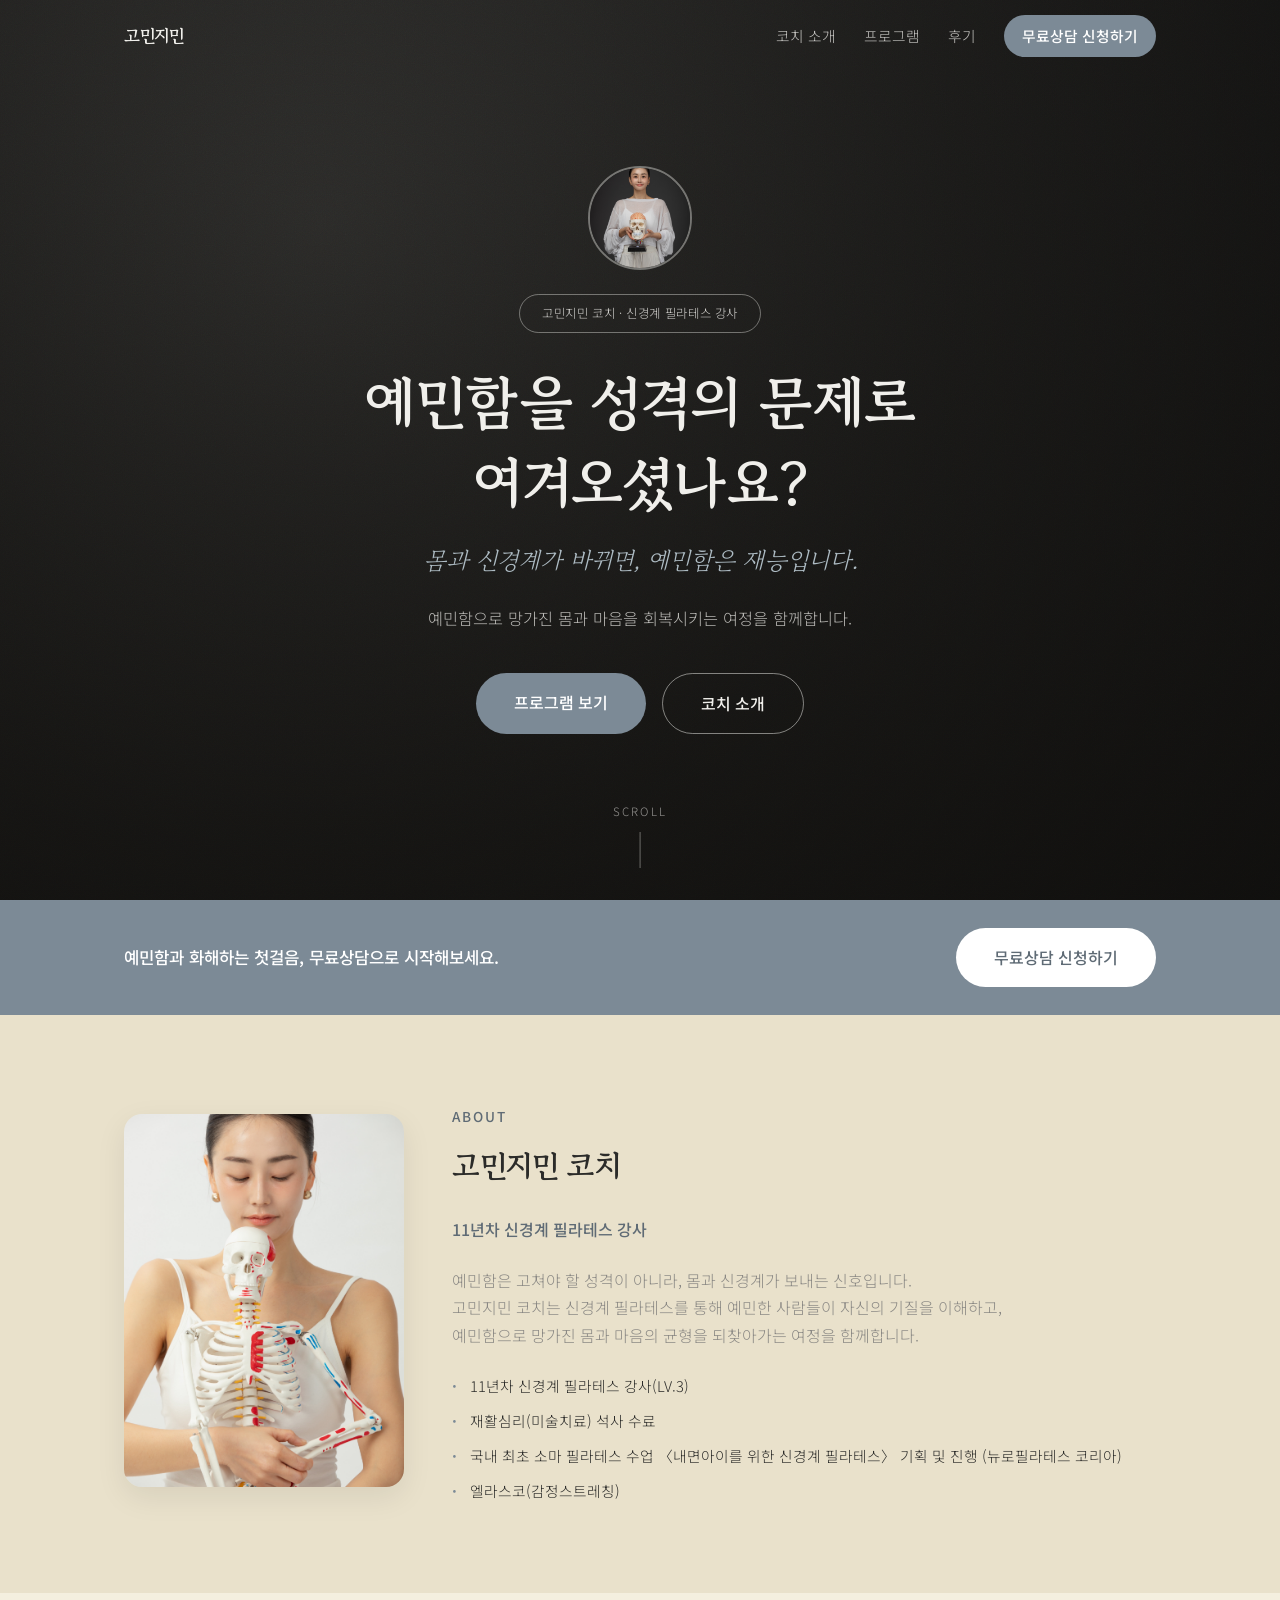
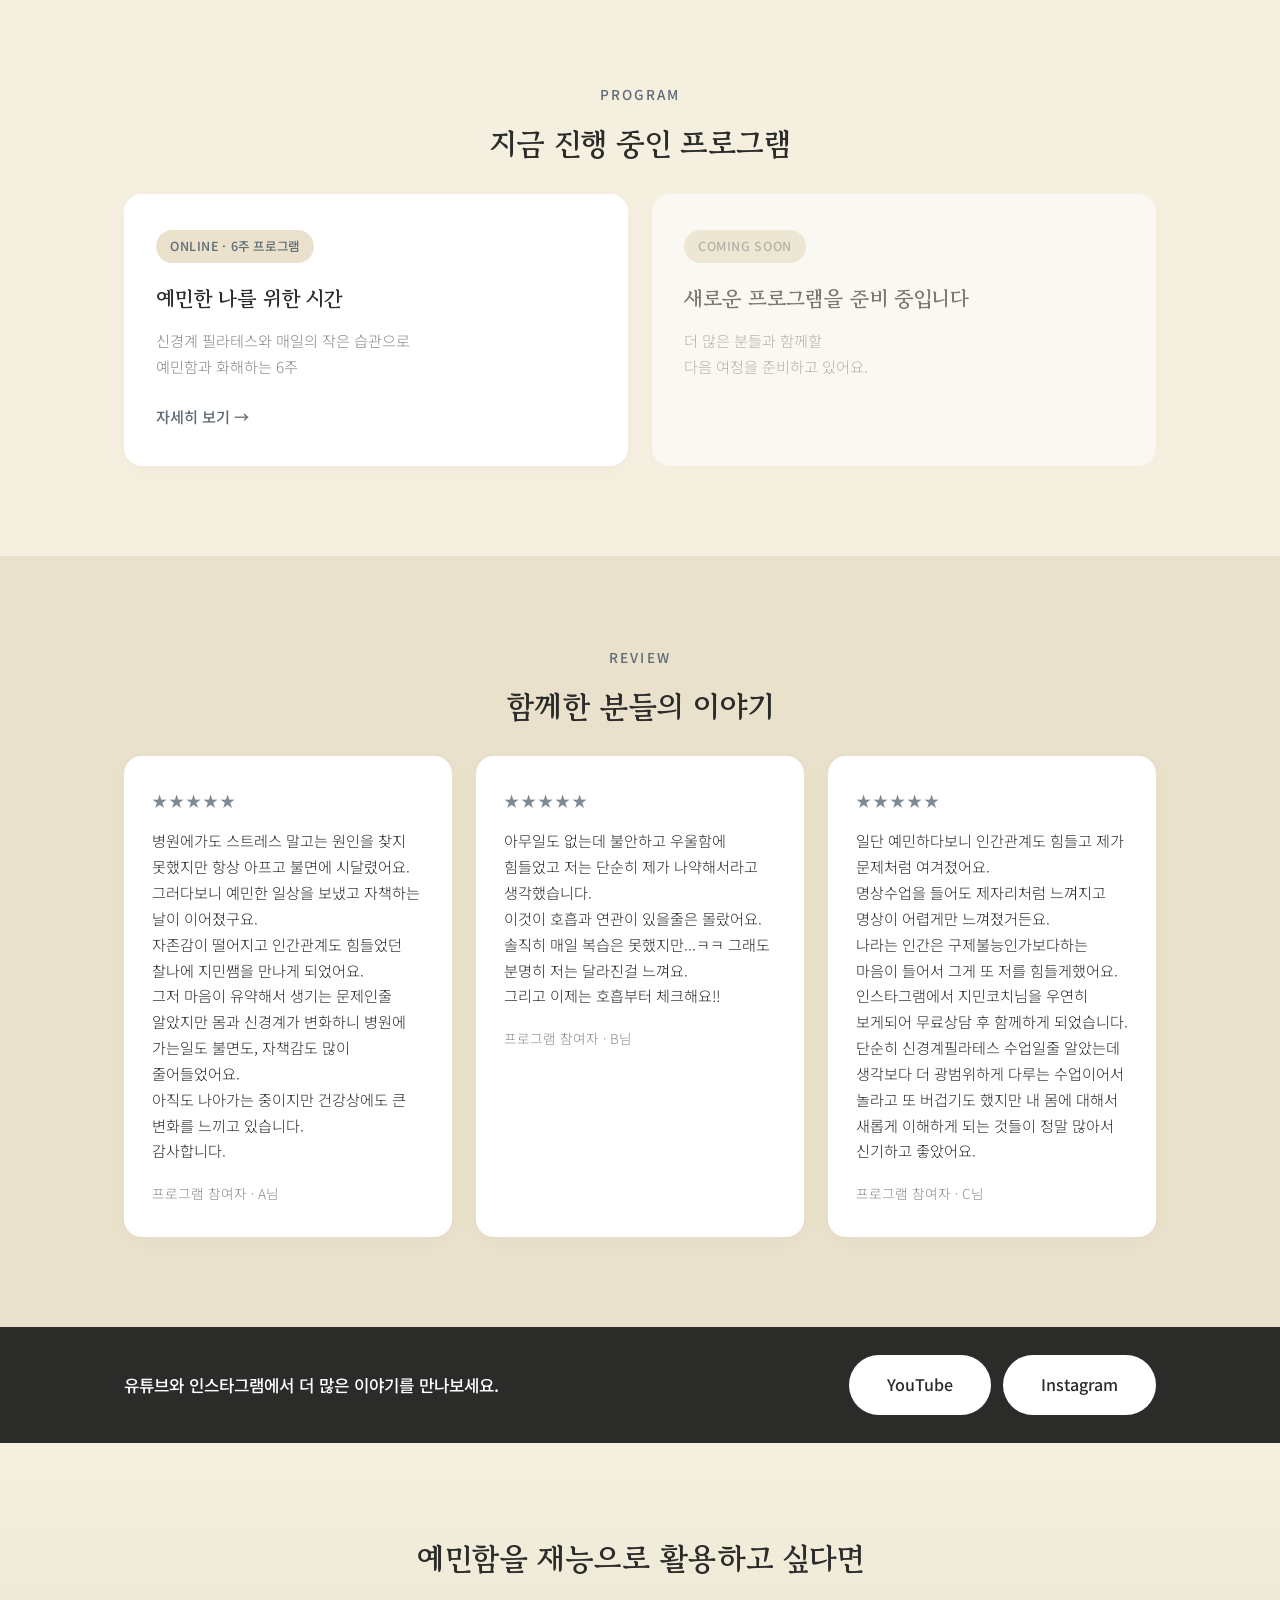
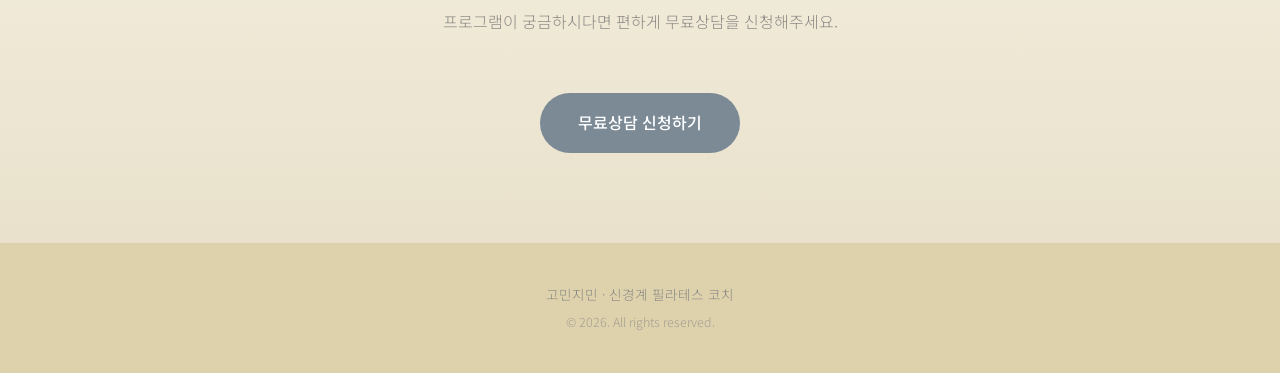
==== index.html @ d0cdda0f "Initial commit: 고민지민 코치 홈페이지" ====
<!DOCTYPE html>
<html lang="ko">
<head>
  <meta charset="UTF-8" />
  <meta name="viewport" content="width=device-width, initial-scale=1.0" />
  <title>고민지민 코치 | 신경계 필라테스</title>
  <link rel="preconnect" href="https://fonts.googleapis.com">
  <link rel="preconnect" href="https://fonts.gstatic.com" crossorigin>
  <link href="https://fonts.googleapis.com/css2?family=Gowun+Batang:wght@400;700&family=Noto+Sans+KR:wght@300;400;500;700&display=swap" rel="stylesheet">
  <link rel="stylesheet" href="style.css" />
</head>
<body>

  <!-- Header -->
  <header class="header">
    <div class="container header__inner">
      <div class="logo">고민지민</div>
      <nav class="nav">
        <a href="#about">코치 소개</a>
        <a href="#programs">프로그램</a>
        <a href="#review">후기</a>
        <a href="programs/sensitive-time/index.html#apply" class="nav__cta">무료상담 신청하기</a>
      </nav>
    </div>
  </header>

  <!-- Hero -->
  <section class="hero">
    <div class="hero__bg"></div>
    <div class="container hero__inner">
      <img src="assets/images/coach-hero.jpg" alt="고민지민 코치" class="hero__avatar" />
      <p class="hero__badge">고민지민 코치 · 신경계 필라테스 강사</p>
      <h1 class="hero__title">
        예민함을 성격의 문제로<br />
        여겨오셨나요?
      </h1>
      <p class="hero__accent">몸과 신경계가 바뀌면, 예민함은 재능입니다.</p>
      <p class="hero__desc">
        예민함으로 망가진 몸과 마음을<br class="br-mobile" />
        회복시키는 여정을 함께합니다.
      </p>
      <div class="hero__actions">
        <a href="#programs" class="btn btn--primary">프로그램 보기</a>
        <a href="#about" class="btn btn--ghost">코치 소개</a>
      </div>
    </div>
    <div class="hero__scroll">Scroll</div>
  </section>

  <!-- 무료상담 배너 -->
  <section id="cta-banner" class="banner">
    <div class="container banner__inner">
      <p class="banner__text">
        예민함과 화해하는 첫걸음,<br class="br-mobile" />
        무료상담으로 시작해보세요.
      </p>
      <a href="programs/sensitive-time/index.html#apply" class="btn btn--banner">무료상담 신청하기</a>
    </div>
  </section>

  <!-- 코치 소개 -->
  <section id="about" class="section section--alt">
    <div class="container about__inner">
      <div class="about__photo">
        <img src="assets/images/coach-about.jpg" alt="고민지민 코치" />
      </div>
      <div class="about__content">
        <p class="section__label">About</p>
        <h2 class="section__title">고민지민 코치</h2>
        <p class="section__sub section__sub--role"><span class="career-years">11</span>년차 신경계 필라테스 강사</p>
        <p class="section__sub">
          예민함은 고쳐야 할 성격이 아니라, 몸과 신경계가 보내는 신호입니다.<br />
          고민지민 코치는 신경계 필라테스를 통해 예민한 사람들이 자신의 기질을 이해하고,<br />
          예민함으로 망가진 몸과 마음의 균형을 되찾아가는 여정을 함께합니다.
        </p>
        <ul class="about__credentials">
          <li><span class="career-years">11</span>년차 신경계 필라테스 강사(LV.3)</li>
          <li>재활심리(미술치료) 석사 수료</li>
          <li>국내 최초 소마 필라테스 수업 〈내면아이를 위한 신경계 필라테스〉 기획 및 진행 (뉴로필라테스 코리아)</li>
          <li>엘라스코(감정스트레칭)</li>
        </ul>
      </div>
    </div>
  </section>

  <!-- 프로그램 -->
  <section id="programs" class="section">
    <div class="container">
      <p class="section__label">Program</p>
      <h2 class="section__title">지금 진행 중인 프로그램</h2>

      <div class="grid grid--2">
        <a href="programs/sensitive-time/index.html" class="program-card">
          <span class="program-card__badge">ONLINE · 6주 프로그램</span>
          <h3 class="program-card__title">예민한 나를 위한 시간</h3>
          <p class="program-card__desc">
            신경계 필라테스와 매일의 작은 습관으로<br />
            예민함과 화해하는 6주
          </p>
          <span class="program-card__link">자세히 보기 →</span>
        </a>

        <div class="program-card program-card--soon">
          <span class="program-card__badge program-card__badge--soon">COMING SOON</span>
          <h3 class="program-card__title">새로운 프로그램을 준비 중입니다</h3>
          <p class="program-card__desc">
            더 많은 분들과 함께할<br />
            다음 여정을 준비하고 있어요.
          </p>
        </div>
      </div>
    </div>
  </section>

  <!-- 후기 -->
  <section id="review" class="section section--alt">
    <div class="container">
      <p class="section__label">Review</p>
      <h2 class="section__title">함께한 분들의 이야기</h2>

      <div class="grid grid--3">
        <div class="review-card">
          <div class="review-card__stars">★★★★★</div>
          <p class="review-card__text">
            병원에가도 스트레스 말고는 원인을 찾지 못했지만 항상 아프고 불면에 시달렸어요.<br />
            그러다보니 예민한 일상을 보냈고 자책하는 날이 이어졌구요.<br />
            자존감이 떨어지고 인간관계도 힘들었던 찰나에 지민쌤을 만나게 되었어요.<br />
            그저 마음이 유약해서 생기는 문제인줄 알았지만 몸과 신경계가 변화하니 병원에 가는일도 불면도, 자책감도 많이 줄어들었어요.<br />
            아직도 나아가는 중이지만 건강상에도 큰 변화를 느끼고 있습니다.<br />
            감사합니다.
          </p>
          <p class="review-card__author">프로그램 참여자 · A님</p>
        </div>
        <div class="review-card">
          <div class="review-card__stars">★★★★★</div>
          <p class="review-card__text">
            아무일도 없는데 불안하고 우울함에 힘들었고 저는 단순히 제가 나약해서라고 생각했습니다.<br />
            이것이 호흡과 연관이 있을줄은 몰랐어요.<br />
            솔직히 매일 복습은 못했지만...ㅋㅋ 그래도 분명히 저는 달라진걸 느껴요.<br />
            그리고 이제는 호흡부터 체크해요!!
          </p>
          <p class="review-card__author">프로그램 참여자 · B님</p>
        </div>
        <div class="review-card">
          <div class="review-card__stars">★★★★★</div>
          <p class="review-card__text">
            일단 예민하다보니 인간관계도 힘들고 제가 문제처럼 여겨졌어요.<br />
            명상수업을 들어도 제자리처럼 느껴지고 명상이 어렵게만 느껴졌거든요.<br />
            나라는 인간은 구제불능인가보다하는 마음이 들어서 그게 또 저를 힘들게했어요.<br />
            인스타그램에서 지민코치님을 우연히 보게되어 무료상담 후 함께하게 되었습니다.<br />
            단순히 신경계필라테스 수업일줄 알았는데 생각보다 더 광범위하게 다루는 수업이어서 놀라고 또 버겁기도 했지만 내 몸에 대해서 새롭게 이해하게 되는 것들이 정말 많아서 신기하고 좋았어요.
          </p>
          <p class="review-card__author">프로그램 참여자 · C님</p>
        </div>
      </div>
    </div>
  </section>

  <!-- 소셜 배너 -->
  <section id="social-banner" class="banner banner--social">
    <div class="container banner__inner">
      <p class="banner__text">
        유튜브와 인스타그램에서<br class="br-mobile" />
        더 많은 이야기를 만나보세요.
      </p>
      <div class="banner__links">
        <a href="https://youtube.com/@gomin_jimin" target="_blank" rel="noopener" class="btn btn--banner">YouTube</a>
        <a href="https://www.instagram.com/gominjimin" target="_blank" rel="noopener" class="btn btn--banner">Instagram</a>
      </div>
    </div>
  </section>

  <!-- 문의 -->
  <section id="contact" class="section section--cta">
    <div class="container cta__inner">
      <h2 class="section__title section__title--center">
        예민함을 재능으로<br class="br-mobile" /> 활용하고 싶다면
      </h2>
      <p class="section__sub">
        프로그램이 궁금하시다면<br class="br-mobile" />
        편하게 무료상담을 신청해주세요.
      </p>
      <a href="programs/sensitive-time/index.html#apply" class="btn btn--primary">무료상담 신청하기</a>
    </div>
  </section>

  <footer class="footer">
    <div class="container">
      <p>고민지민 · 신경계 필라테스 코치</p>
      <p class="footer__sub">© 2026. All rights reserved.</p>
    </div>
  </footer>

  <script src="script.js"></script>
</body>
</html>
---- style.css ----
:root {
  --color-bg: #f4efdf;
  --color-bg-alt: #e9e1cb;
  --color-primary: #7c8a96;
  --color-primary-dark: #5f6b75;
  --color-text: #2b2b29;
  --color-text-light: #8a8884;
  --color-card-bg: #ffffff;
  --radius: 18px;
  --max-width: 1080px;
}

* {
  margin: 0;
  padding: 0;
  box-sizing: border-box;
}

html {
  scroll-behavior: smooth;
}

body {
  font-family: 'Noto Sans KR', sans-serif;
  color: var(--color-text);
  background-color: var(--color-bg);
  line-height: 1.7;
  font-weight: 300;
  word-break: keep-all;
}

h1, h2, h3 {
  font-family: 'Gowun Batang', serif;
  font-weight: 700;
  color: var(--color-text);
}

.container {
  max-width: var(--max-width);
  margin: 0 auto;
  padding: 0 24px;
}

a {
  text-decoration: none;
  color: inherit;
}

/* Header */
.header {
  position: fixed;
  top: 0;
  left: 0;
  right: 0;
  z-index: 100;
  background-color: transparent;
  border-bottom: 1px solid transparent;
  transition: background-color 0.3s ease, border-color 0.3s ease;
}

.header--scrolled {
  background-color: rgba(244, 239, 223, 0.9);
  backdrop-filter: blur(8px);
  border-bottom: 1px solid rgba(0, 0, 0, 0.05);
}

.header__inner {
  display: flex;
  justify-content: space-between;
  align-items: center;
  height: 72px;
}

.logo {
  font-family: 'Gowun Batang', serif;
  font-size: 1.1rem;
  font-weight: 700;
  letter-spacing: -0.02em;
  color: #f0efeb;
  transition: color 0.3s ease;
}

.header--scrolled .logo {
  color: var(--color-text);
}

.nav {
  display: flex;
  align-items: center;
  gap: 28px;
  font-size: 0.92rem;
  color: rgba(240, 239, 235, 0.8);
  transition: color 0.3s ease;
}

.header--scrolled .nav {
  color: var(--color-text-light);
}

.nav a:hover {
  color: var(--color-primary-dark);
}

.nav__cta {
  background-color: var(--color-primary);
  color: #fff !important;
  padding: 8px 18px;
  border-radius: 999px;
  font-weight: 500;
}

.nav__cta:hover {
  background-color: var(--color-primary-dark);
}

/* Hero */
.hero {
  position: relative;
  min-height: 100vh;
  display: flex;
  flex-direction: column;
  justify-content: center;
  align-items: center;
  text-align: center;
  color: #f0efeb;
  overflow: hidden;
  padding: 0 24px;
}

.hero__bg {
  position: absolute;
  inset: 0;
  z-index: -2;
  background:
    linear-gradient(180deg, rgba(15, 14, 12, 0.45) 0%, rgba(15, 14, 12, 0.78) 100%),
    radial-gradient(circle at 25% 25%, #4a4a48 0%, #262625 55%, #121212 100%);
}

.hero__bg::after {
  content: '';
  position: absolute;
  inset: 0;
  z-index: -1;
  opacity: 0.2;
  mix-blend-mode: overlay;
  background-image: url("data:image/svg+xml,%3Csvg xmlns='http://www.w3.org/2000/svg' width='200' height='200'%3E%3Cfilter id='n'%3E%3CfeTurbulence type='fractalNoise' baseFrequency='0.9' numOctaves='3' stitchTiles='stitch'/%3E%3C/filter%3E%3Crect width='100%25' height='100%25' filter='url(%23n)'/%3E%3C/svg%3E");
}

.hero__inner {
  position: relative;
  z-index: 1;
  display: flex;
  flex-direction: column;
  align-items: center;
}

.hero__avatar {
  width: 104px;
  height: 104px;
  border-radius: 50%;
  object-fit: cover;
  border: 2px solid rgba(240, 239, 235, 0.4);
  margin-bottom: 24px;
}

.hero__badge {
  display: inline-block;
  border: 1px solid rgba(240, 239, 235, 0.4);
  border-radius: 999px;
  padding: 8px 22px;
  font-size: 0.78rem;
  letter-spacing: 0.05em;
  color: rgba(240, 239, 235, 0.85);
  margin-bottom: 28px;
}

.hero__title {
  font-size: clamp(2.2rem, 5.5vw, 3.6rem);
  line-height: 1.4;
  margin-bottom: 18px;
  letter-spacing: -0.01em;
  color: #f0efeb;
}

.hero__accent {
  font-family: 'Gowun Batang', serif;
  font-style: italic;
  font-size: clamp(1.1rem, 2.4vw, 1.5rem);
  color: #aebcc4;
  margin-bottom: 24px;
}

.hero__desc {
  font-size: 1.02rem;
  color: rgba(240, 239, 235, 0.75);
  margin-bottom: 40px;
  max-width: 560px;
}

.hero__actions {
  display: flex;
  gap: 16px;
  flex-wrap: wrap;
  justify-content: center;
}

.hero__scroll {
  position: absolute;
  bottom: 32px;
  left: 50%;
  transform: translateX(-50%);
  font-size: 0.72rem;
  letter-spacing: 0.2em;
  text-transform: uppercase;
  color: rgba(240, 239, 235, 0.6);
  display: flex;
  flex-direction: column;
  align-items: center;
  gap: 10px;
  z-index: 1;
}

.hero__scroll::after {
  content: '';
  display: block;
  width: 1px;
  height: 36px;
  background: rgba(240, 239, 235, 0.4);
  animation: scrollLine 2s ease-in-out infinite;
}

@keyframes scrollLine {
  0%, 100% { transform: scaleY(1); opacity: 0.6; }
  50% { transform: scaleY(0.4); opacity: 1; }
}

/* CTA Banner */
.banner {
  background-color: var(--color-primary);
  padding: 28px 0;
}

.banner__inner {
  display: flex;
  align-items: center;
  justify-content: space-between;
  flex-wrap: wrap;
  gap: 18px;
}

.banner__text {
  color: #fff;
  font-size: 1.05rem;
  font-weight: 500;
}

.btn--banner {
  background-color: #fff;
  color: var(--color-primary-dark);
  white-space: nowrap;
}

.banner--social {
  background-color: #2b2b29;
}

.banner__links {
  display: flex;
  gap: 12px;
  flex-wrap: wrap;
}

.banner--social .btn--banner {
  color: #2b2b29;
}

.btn--banner:hover {
  background-color: #f0efeb;
  transform: translateY(-2px);
}

/* Buttons */
.btn {
  display: inline-block;
  padding: 16px 38px;
  border-radius: 999px;
  font-size: 1rem;
  font-weight: 500;
  transition: all 0.2s ease;
}

.btn--primary {
  background-color: var(--color-primary);
  color: #fff;
  border: none;
  cursor: pointer;
}

.btn--primary:hover {
  background-color: var(--color-primary-dark);
  transform: translateY(-2px);
}

.btn--ghost {
  border: 1px solid rgba(240, 239, 235, 0.5);
  color: #f0efeb;
  background-color: transparent;
}

.btn--ghost:hover {
  background-color: rgba(240, 239, 235, 0.1);
  transform: translateY(-2px);
}

/* Sections */
.section {
  padding: 90px 0;
}

.section--alt {
  background-color: var(--color-bg-alt);
}

.section__label {
  text-align: center;
  color: var(--color-primary-dark);
  font-size: 0.85rem;
  font-weight: 500;
  letter-spacing: 0.15em;
  text-transform: uppercase;
  margin-bottom: 12px;
}

.section__title {
  text-align: center;
  font-size: 1.9rem;
  margin-bottom: 24px;
}

.section__title--center {
  margin-bottom: 24px;
}

.section__sub {
  text-align: center;
  color: var(--color-text-light);
  font-size: 1rem;
  max-width: 640px;
  margin: 0 auto 50px;
}

.section__sub--role {
  margin-bottom: 16px;
  color: var(--color-primary-dark);
  font-weight: 500;
}

/* About */
.about__inner {
  display: flex;
  align-items: center;
  gap: 48px;
}

.about__photo {
  flex: 0 0 280px;
}

.about__photo img {
  width: 100%;
  aspect-ratio: 3 / 4;
  object-fit: cover;
  border-radius: var(--radius);
  box-shadow: 0 10px 30px rgba(0, 0, 0, 0.08);
}

.about__content {
  flex: 1;
}

.about__content .section__label,
.about__content .section__title,
.about__content .section__sub--role {
  text-align: left;
}

.about__content .section__sub {
  text-align: left;
  max-width: none;
  margin: 0 0 24px;
}

.about__credentials {
  list-style: none;
  display: flex;
  flex-direction: column;
  gap: 10px;
}

.about__credentials li {
  position: relative;
  padding-left: 18px;
  font-size: 0.92rem;
  color: var(--color-text);
}

.about__credentials li::before {
  content: '·';
  position: absolute;
  left: 0;
  color: var(--color-primary);
  font-weight: 700;
}

/* Grid */
.grid {
  display: grid;
  gap: 24px;
}

.grid--3 {
  grid-template-columns: repeat(3, 1fr);
}

.grid--2 {
  grid-template-columns: repeat(2, 1fr);
}

/* Program cards */
.program-card {
  display: flex;
  flex-direction: column;
  background-color: var(--color-card-bg);
  border-radius: var(--radius);
  padding: 36px 32px;
  box-shadow: 0 4px 20px rgba(0, 0, 0, 0.03);
  transition: transform 0.2s ease, box-shadow 0.2s ease;
}

.program-card:not(.program-card--soon):hover {
  transform: translateY(-4px);
  box-shadow: 0 10px 28px rgba(0, 0, 0, 0.07);
}

.program-card__badge {
  display: inline-block;
  align-self: flex-start;
  background-color: var(--color-bg-alt);
  color: var(--color-primary-dark);
  font-size: 0.78rem;
  font-weight: 500;
  letter-spacing: 0.05em;
  padding: 6px 14px;
  border-radius: 999px;
  margin-bottom: 18px;
}

.program-card__title {
  font-size: 1.3rem;
  margin-bottom: 12px;
}

.program-card__desc {
  color: var(--color-text-light);
  font-size: 0.95rem;
  margin-bottom: 24px;
  flex-grow: 1;
}

.program-card__link {
  color: var(--color-primary-dark);
  font-weight: 500;
  font-size: 0.95rem;
}

.program-card--soon {
  opacity: 0.6;
  cursor: default;
}

.program-card__badge--soon {
  background-color: #e9e1cb;
  color: var(--color-text-light);
}

/* Review cards */
.review-card {
  background-color: var(--color-card-bg);
  border-radius: var(--radius);
  padding: 32px 28px;
  box-shadow: 0 4px 20px rgba(0, 0, 0, 0.03);
}

.review-card__stars {
  color: var(--color-primary);
  font-size: 0.95rem;
  margin-bottom: 14px;
  letter-spacing: 2px;
}

.review-card__text {
  font-size: 0.95rem;
  margin-bottom: 18px;
  color: var(--color-text);
}

.review-card__author {
  font-size: 0.85rem;
  color: var(--color-text-light);
}

/* CTA */
.section--cta {
  background: linear-gradient(180deg, var(--color-bg) 0%, var(--color-bg-alt) 100%);
  text-align: center;
}

.cta__inner {
  text-align: center;
}

.cta__inner .btn {
  margin-top: 8px;
}

/* Footer */
.footer {
  background-color: #ded2ad;
  padding: 40px 0;
  text-align: center;
  color: var(--color-text-light);
  font-size: 0.85rem;
}

.footer__sub {
  margin-top: 6px;
  font-size: 0.78rem;
  opacity: 0.7;
}

/* Responsive */
.br-mobile {
  display: none;
}

@media (max-width: 768px) {
  .nav {
    gap: 14px;
    font-size: 0.82rem;
  }

  .hero {
    padding: 70px 0 60px;
  }

  .hero__title {
    font-size: 1.9rem;
  }

  .section {
    padding: 60px 0;
  }

  .grid--3,
  .grid--2 {
    grid-template-columns: 1fr;
  }

  .banner__inner {
    flex-direction: column;
    align-items: center;
    text-align: center;
  }

  .banner__links {
    justify-content: center;
  }

  .about__inner {
    flex-direction: column;
    text-align: center;
  }

  .about__photo {
    flex: none;
    width: 220px;
  }

  .about__content .section__label,
  .about__content .section__title,
  .about__content .section__sub,
  .about__content .section__sub--role {
    text-align: center;
  }

  .about__credentials {
    margin: 0 auto;
    max-width: 300px;
  }

  .br-mobile {
    display: inline;
  }
}

@media (max-width: 480px) {
  .nav a:not(.nav__cta) {
    display: none;
  }
}
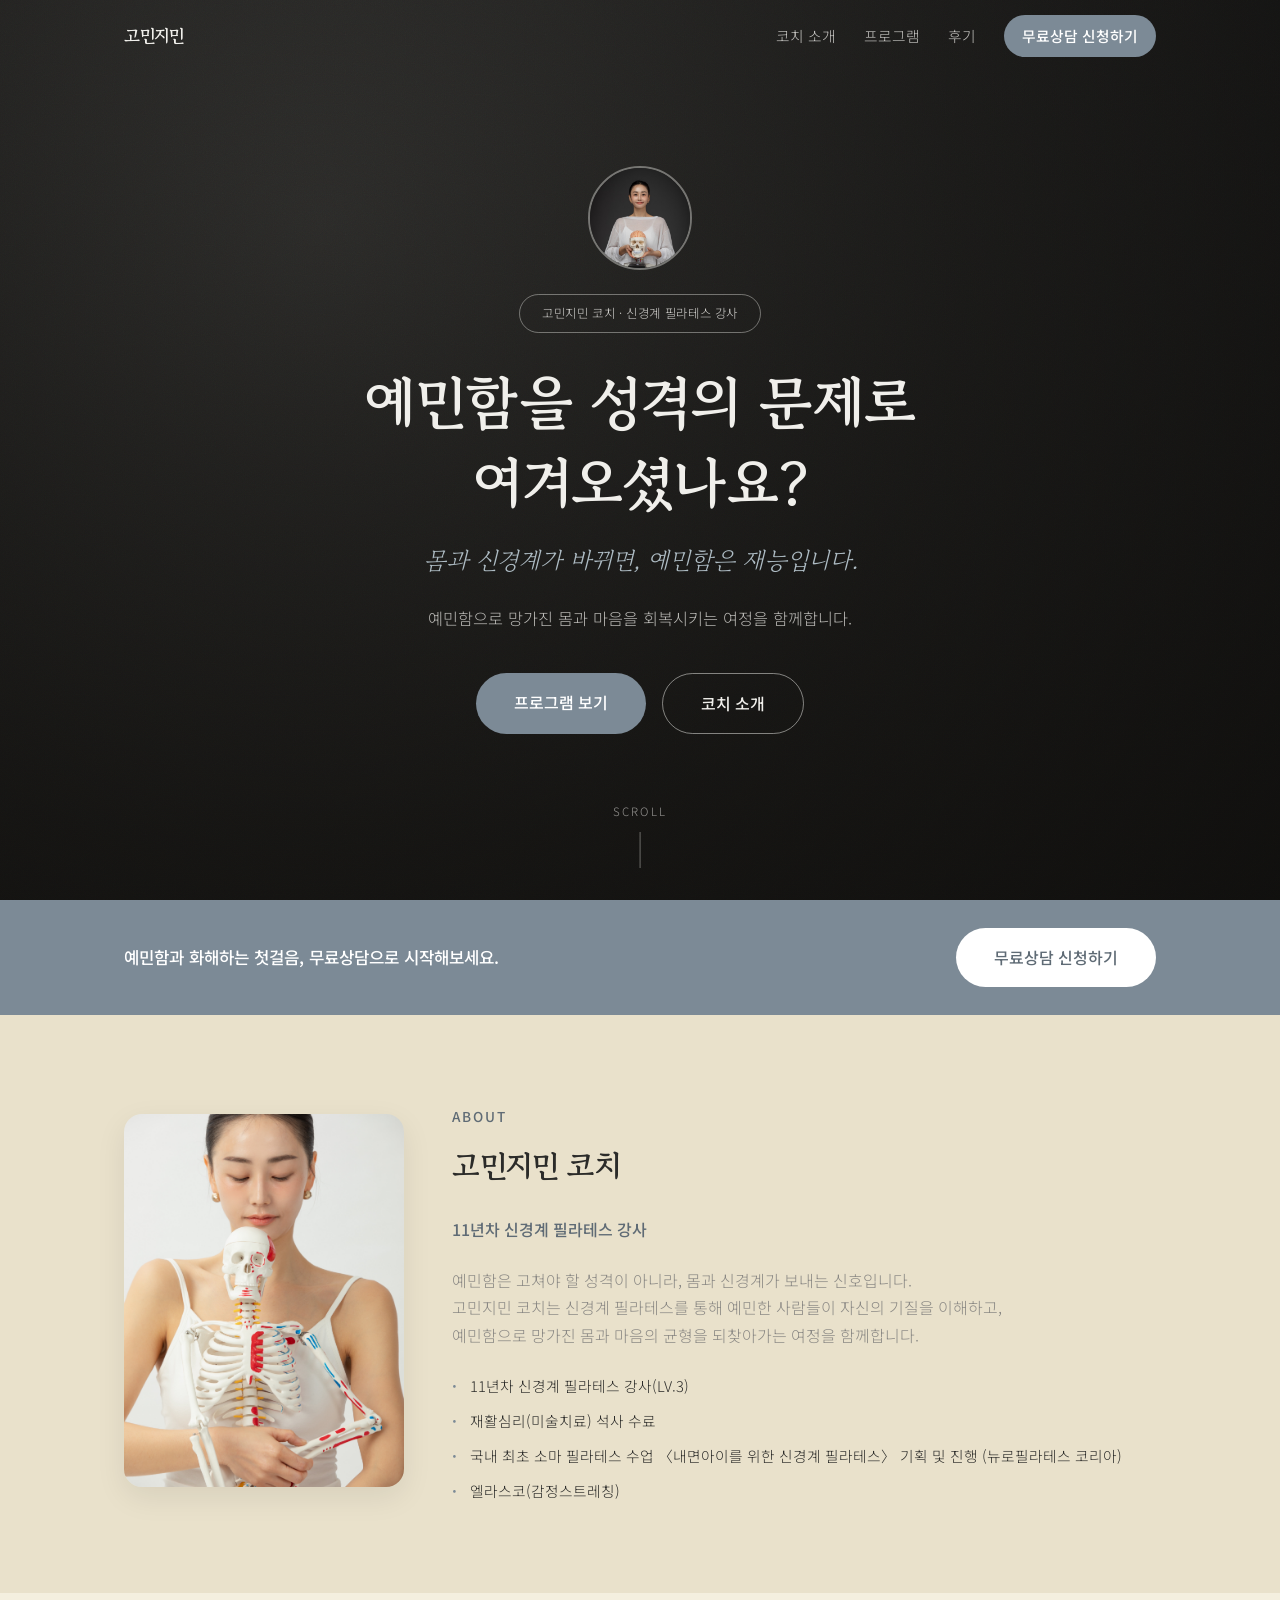
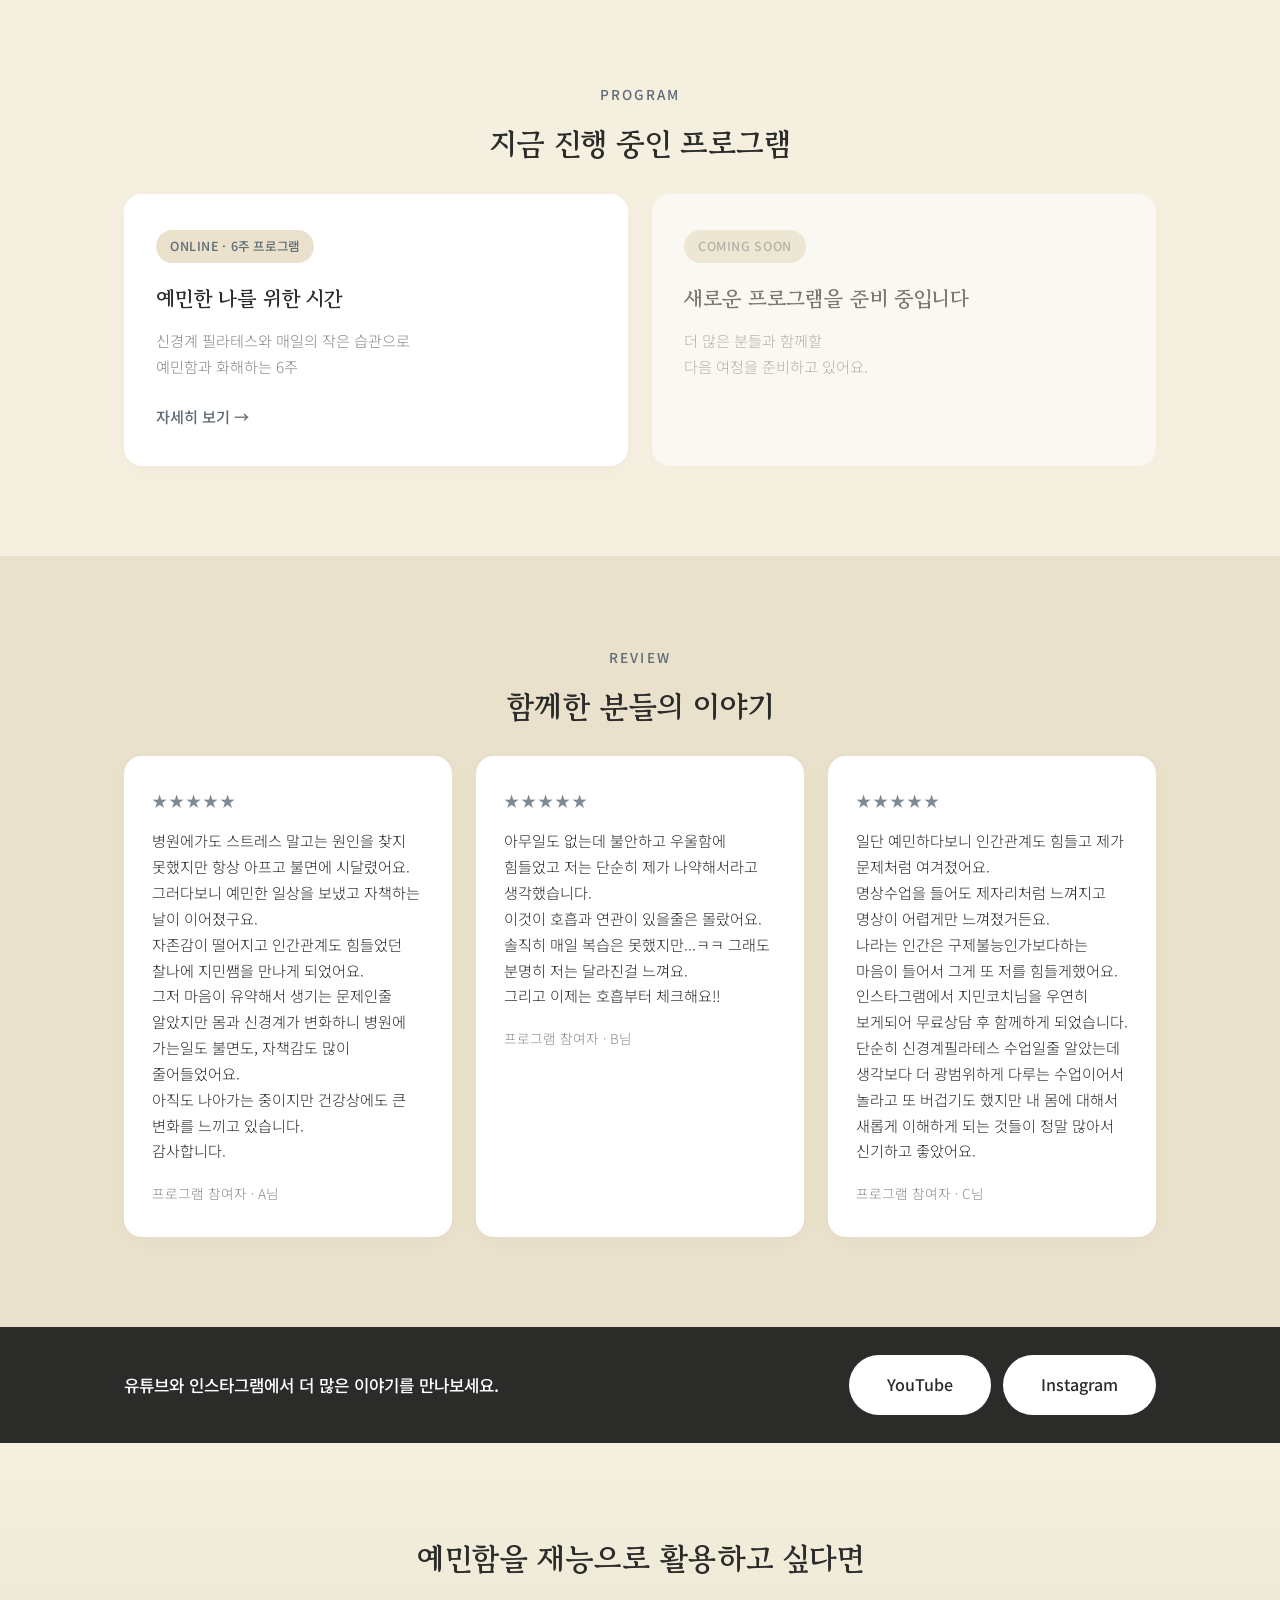
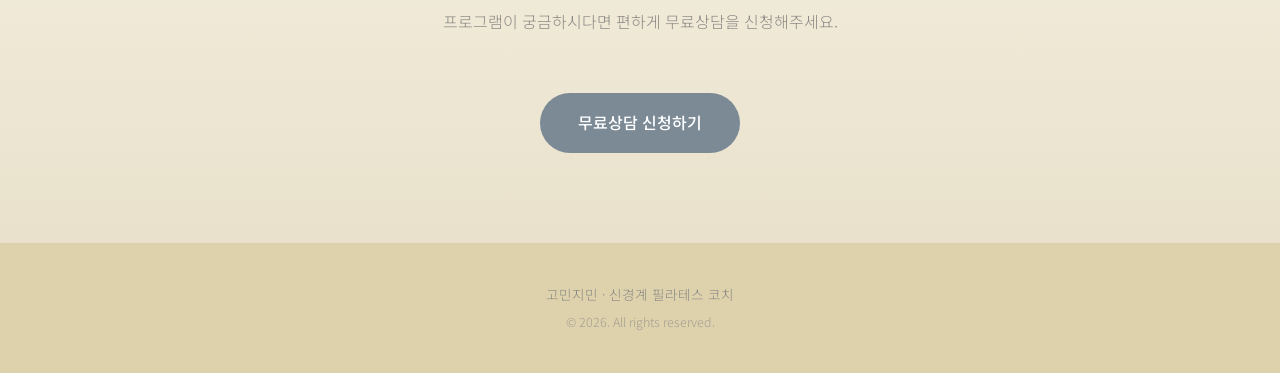
==== commit 5a122378: "프로필 사진 얼굴+뇌모형 크롭 적용" ====
--- a/index.html
+++ b/index.html
@@ -28,7 +28,9 @@
   <section class="hero">
     <div class="hero__bg"></div>
     <div class="container hero__inner">
-      <img src="assets/images/coach-hero.jpg" alt="고민지민 코치" class="hero__avatar" />
+      <div class="hero__avatar-wrap">
+        <img src="assets/images/coach-hero-avatar.jpg" alt="고민지민 코치" class="hero__avatar" />
+      </div>
       <p class="hero__badge">고민지민 코치 · 신경계 필라테스 강사</p>
       <h1 class="hero__title">
         예민함을 성격의 문제로<br />
--- a/style.css
+++ b/style.css
@@ -154,13 +154,19 @@
   align-items: center;
 }
 
-.hero__avatar {
+.hero__avatar-wrap {
   width: 104px;
   height: 104px;
   border-radius: 50%;
-  object-fit: cover;
+  overflow: hidden;
   border: 2px solid rgba(240, 239, 235, 0.4);
   margin-bottom: 24px;
+}
+
+.hero__avatar {
+  width: 100%;
+  height: 100%;
+  object-fit: cover;
 }
 
 .hero__badge {
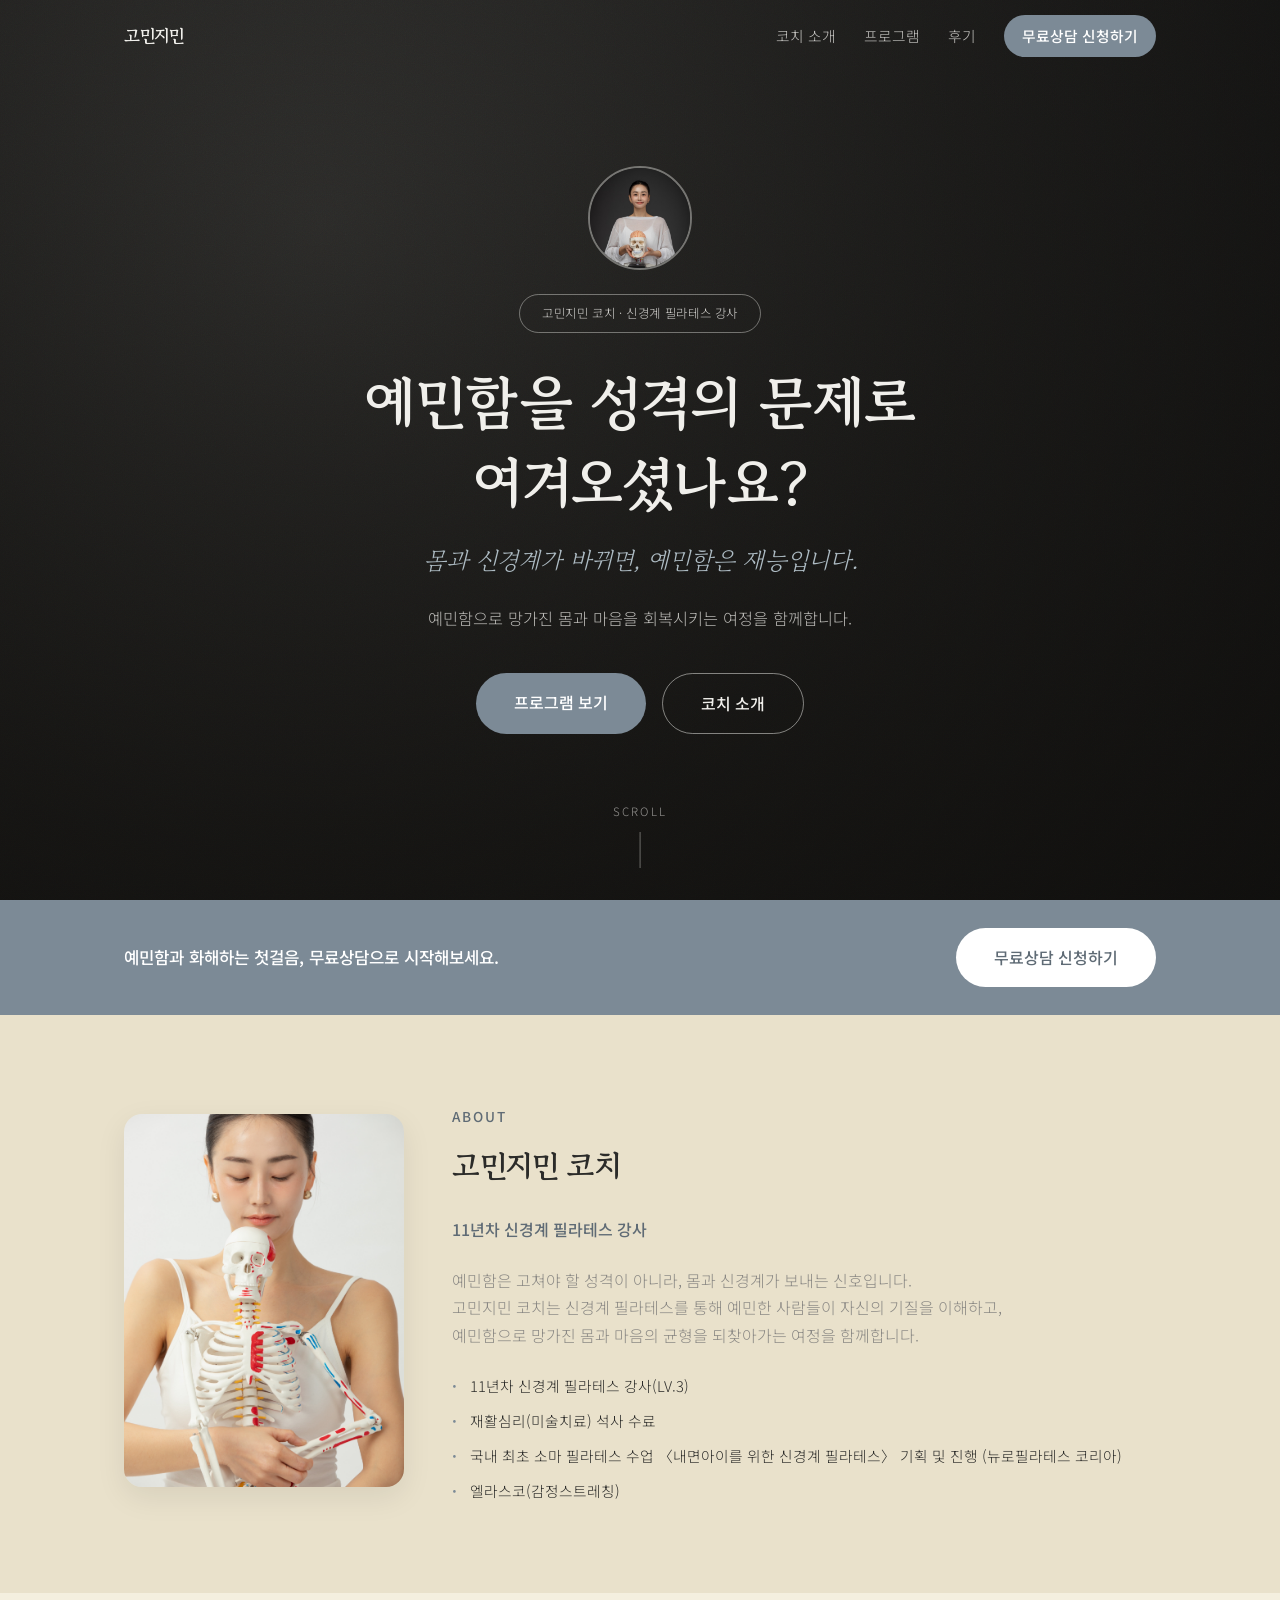
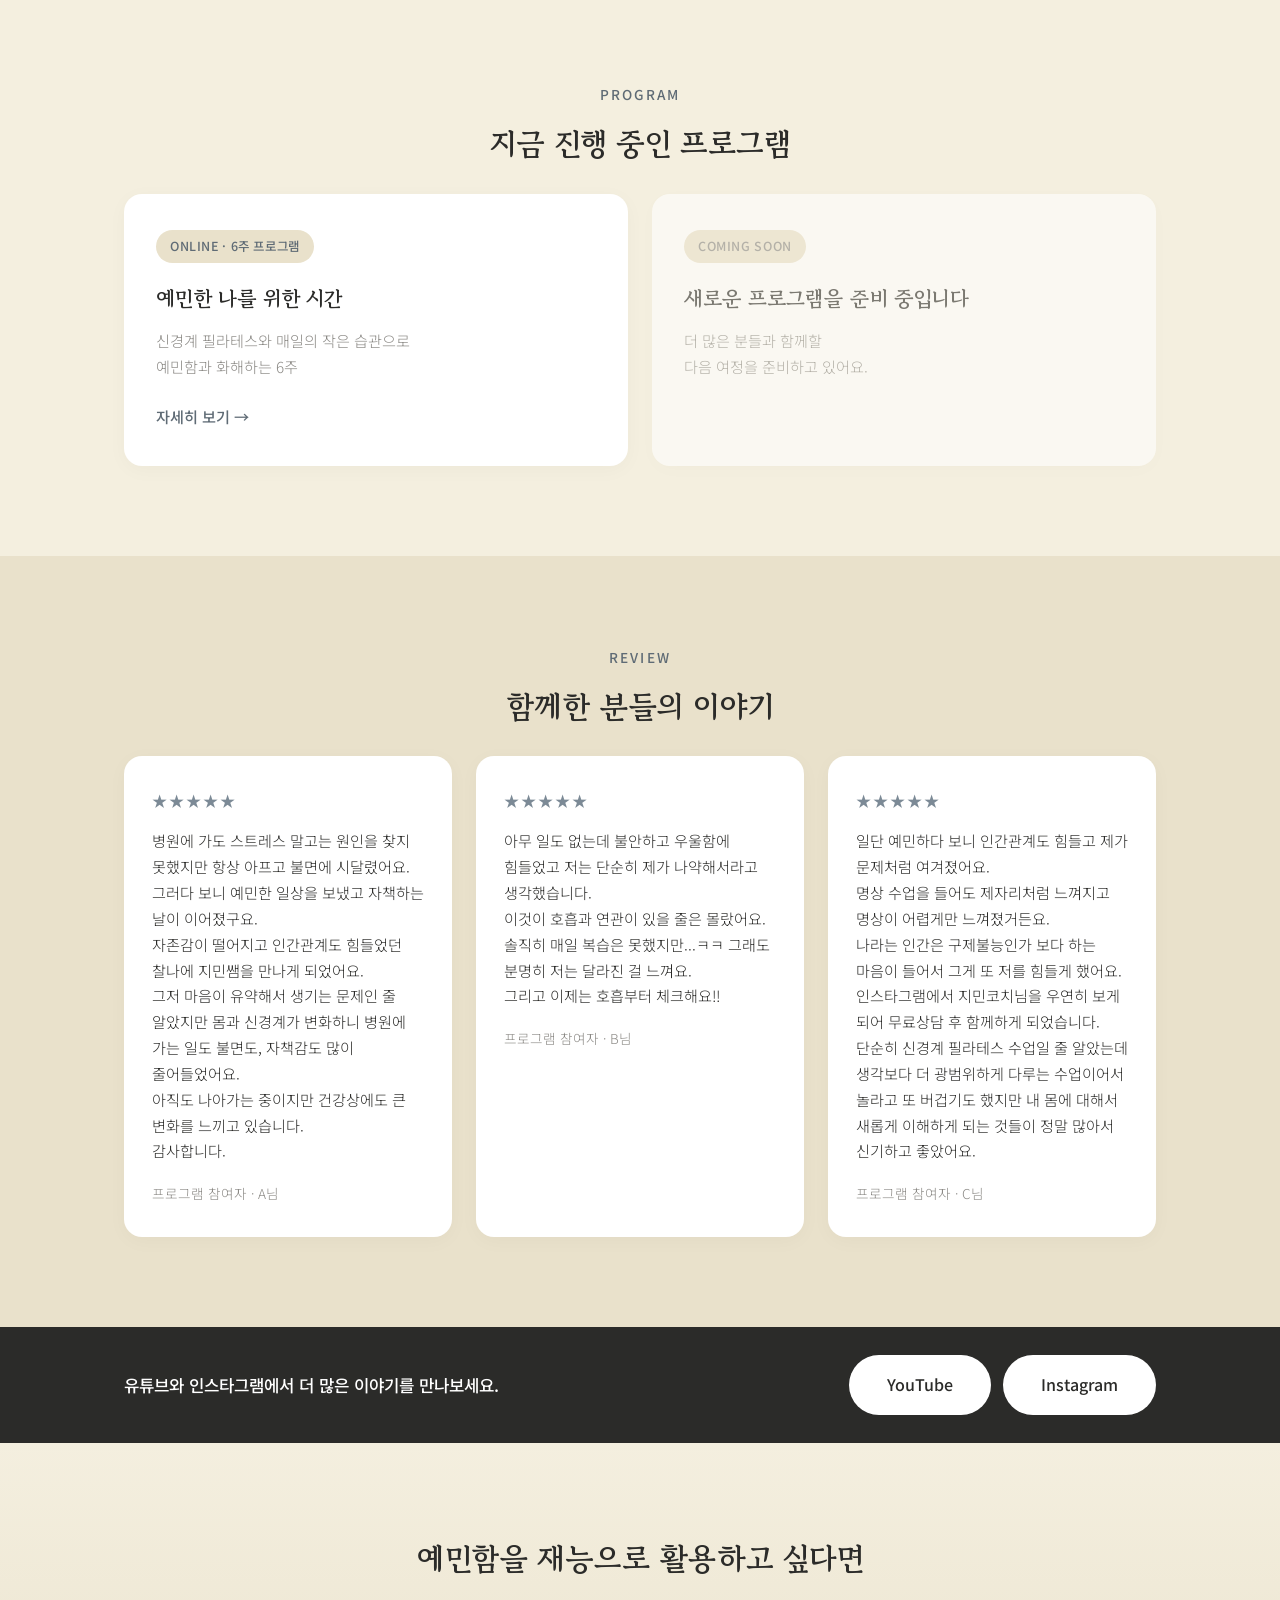
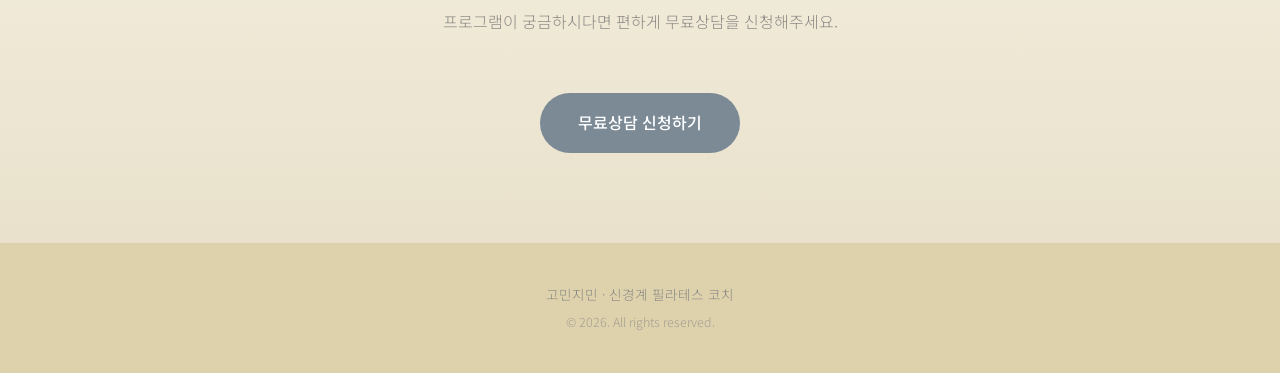
==== commit ab6c9855: "후기 맞춤법 수정 및 프로그램 상세페이지에 후기 섹션 추가" ====
--- a/index.html
+++ b/index.html
@@ -124,10 +124,10 @@
         <div class="review-card">
           <div class="review-card__stars">★★★★★</div>
           <p class="review-card__text">
-            병원에가도 스트레스 말고는 원인을 찾지 못했지만 항상 아프고 불면에 시달렸어요.<br />
-            그러다보니 예민한 일상을 보냈고 자책하는 날이 이어졌구요.<br />
+            병원에 가도 스트레스 말고는 원인을 찾지 못했지만 항상 아프고 불면에 시달렸어요.<br />
+            그러다 보니 예민한 일상을 보냈고 자책하는 날이 이어졌구요.<br />
             자존감이 떨어지고 인간관계도 힘들었던 찰나에 지민쌤을 만나게 되었어요.<br />
-            그저 마음이 유약해서 생기는 문제인줄 알았지만 몸과 신경계가 변화하니 병원에 가는일도 불면도, 자책감도 많이 줄어들었어요.<br />
+            그저 마음이 유약해서 생기는 문제인 줄 알았지만 몸과 신경계가 변화하니 병원에 가는 일도 불면도, 자책감도 많이 줄어들었어요.<br />
             아직도 나아가는 중이지만 건강상에도 큰 변화를 느끼고 있습니다.<br />
             감사합니다.
           </p>
@@ -136,9 +136,9 @@
         <div class="review-card">
           <div class="review-card__stars">★★★★★</div>
           <p class="review-card__text">
-            아무일도 없는데 불안하고 우울함에 힘들었고 저는 단순히 제가 나약해서라고 생각했습니다.<br />
-            이것이 호흡과 연관이 있을줄은 몰랐어요.<br />
-            솔직히 매일 복습은 못했지만...ㅋㅋ 그래도 분명히 저는 달라진걸 느껴요.<br />
+            아무 일도 없는데 불안하고 우울함에 힘들었고 저는 단순히 제가 나약해서라고 생각했습니다.<br />
+            이것이 호흡과 연관이 있을 줄은 몰랐어요.<br />
+            솔직히 매일 복습은 못했지만...ㅋㅋ 그래도 분명히 저는 달라진 걸 느껴요.<br />
             그리고 이제는 호흡부터 체크해요!!
           </p>
           <p class="review-card__author">프로그램 참여자 · B님</p>
@@ -146,11 +146,11 @@
         <div class="review-card">
           <div class="review-card__stars">★★★★★</div>
           <p class="review-card__text">
-            일단 예민하다보니 인간관계도 힘들고 제가 문제처럼 여겨졌어요.<br />
-            명상수업을 들어도 제자리처럼 느껴지고 명상이 어렵게만 느껴졌거든요.<br />
-            나라는 인간은 구제불능인가보다하는 마음이 들어서 그게 또 저를 힘들게했어요.<br />
-            인스타그램에서 지민코치님을 우연히 보게되어 무료상담 후 함께하게 되었습니다.<br />
-            단순히 신경계필라테스 수업일줄 알았는데 생각보다 더 광범위하게 다루는 수업이어서 놀라고 또 버겁기도 했지만 내 몸에 대해서 새롭게 이해하게 되는 것들이 정말 많아서 신기하고 좋았어요.
+            일단 예민하다 보니 인간관계도 힘들고 제가 문제처럼 여겨졌어요.<br />
+            명상 수업을 들어도 제자리처럼 느껴지고 명상이 어렵게만 느껴졌거든요.<br />
+            나라는 인간은 구제불능인가 보다 하는 마음이 들어서 그게 또 저를 힘들게 했어요.<br />
+            인스타그램에서 지민코치님을 우연히 보게 되어 무료상담 후 함께하게 되었습니다.<br />
+            단순히 신경계 필라테스 수업일 줄 알았는데 생각보다 더 광범위하게 다루는 수업이어서 놀라고 또 버겁기도 했지만 내 몸에 대해서 새롭게 이해하게 되는 것들이 정말 많아서 신기하고 좋았어요.
           </p>
           <p class="review-card__author">프로그램 참여자 · C님</p>
         </div>
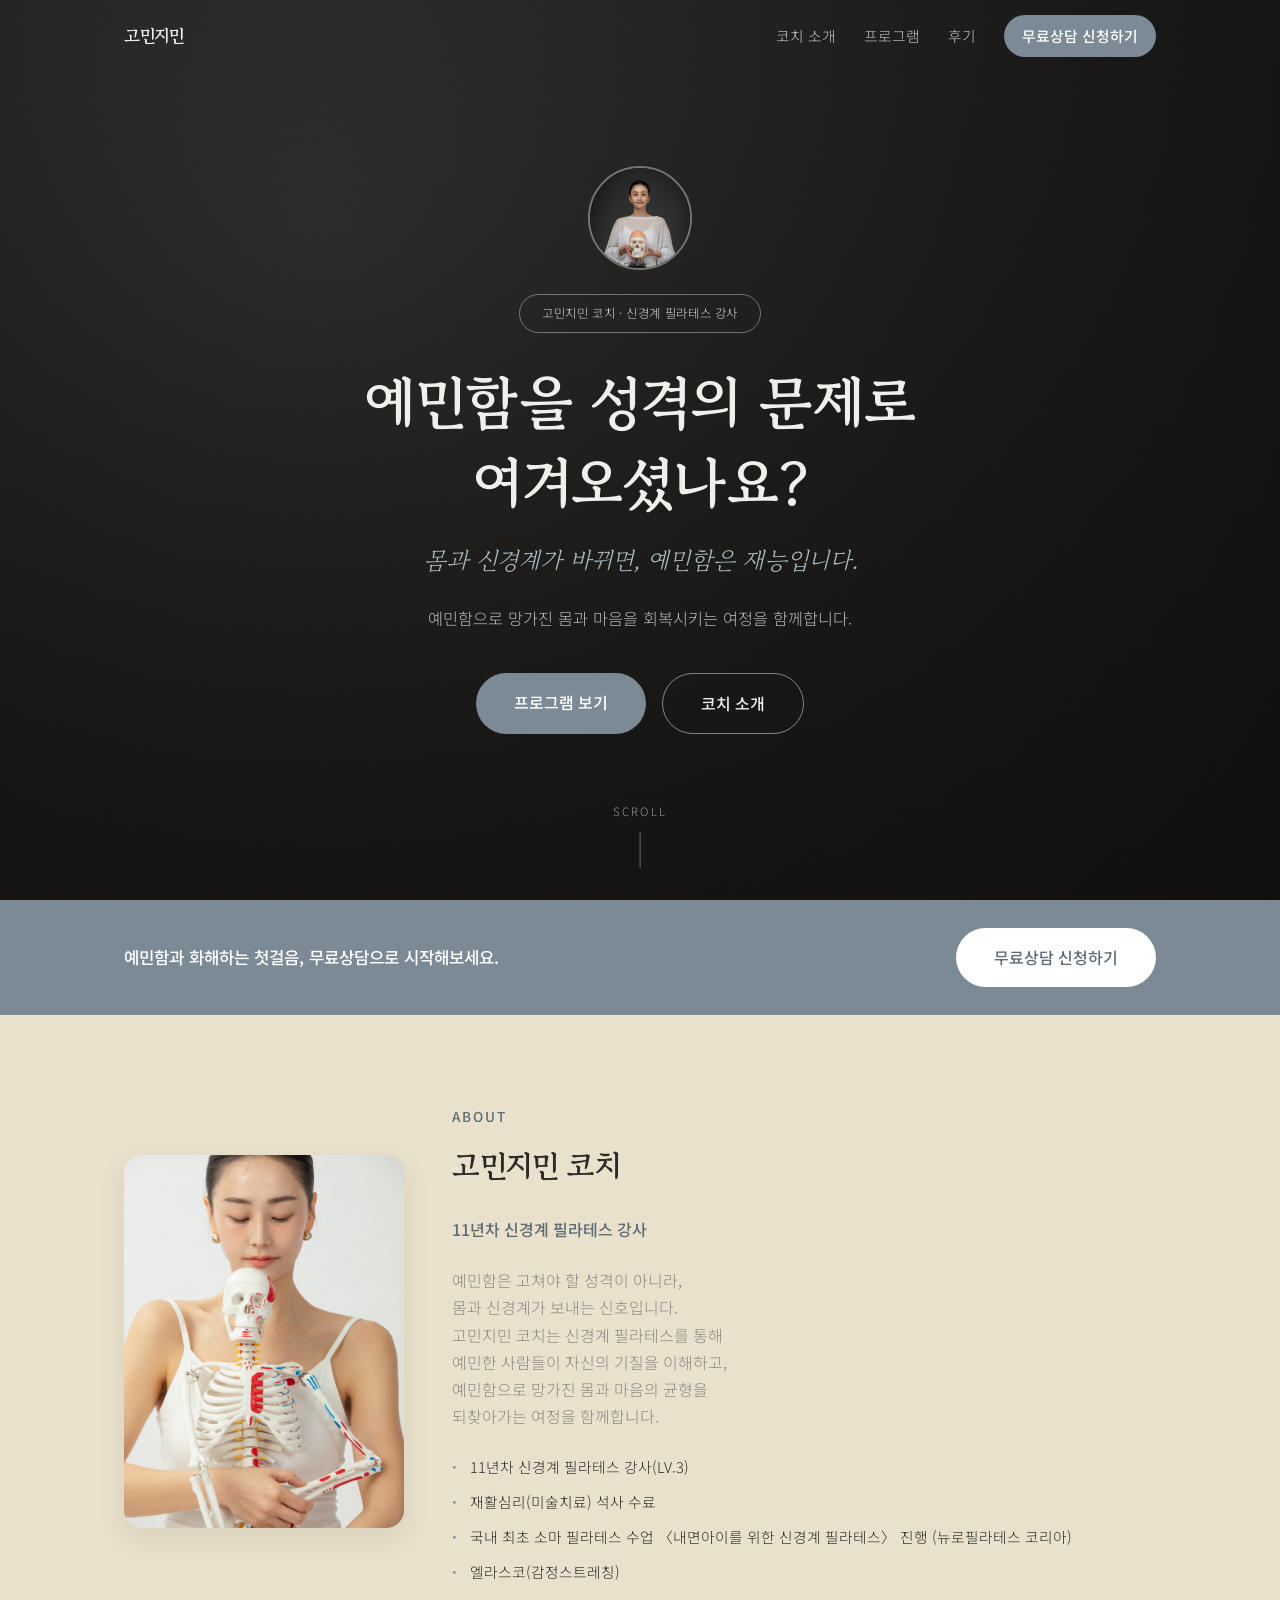
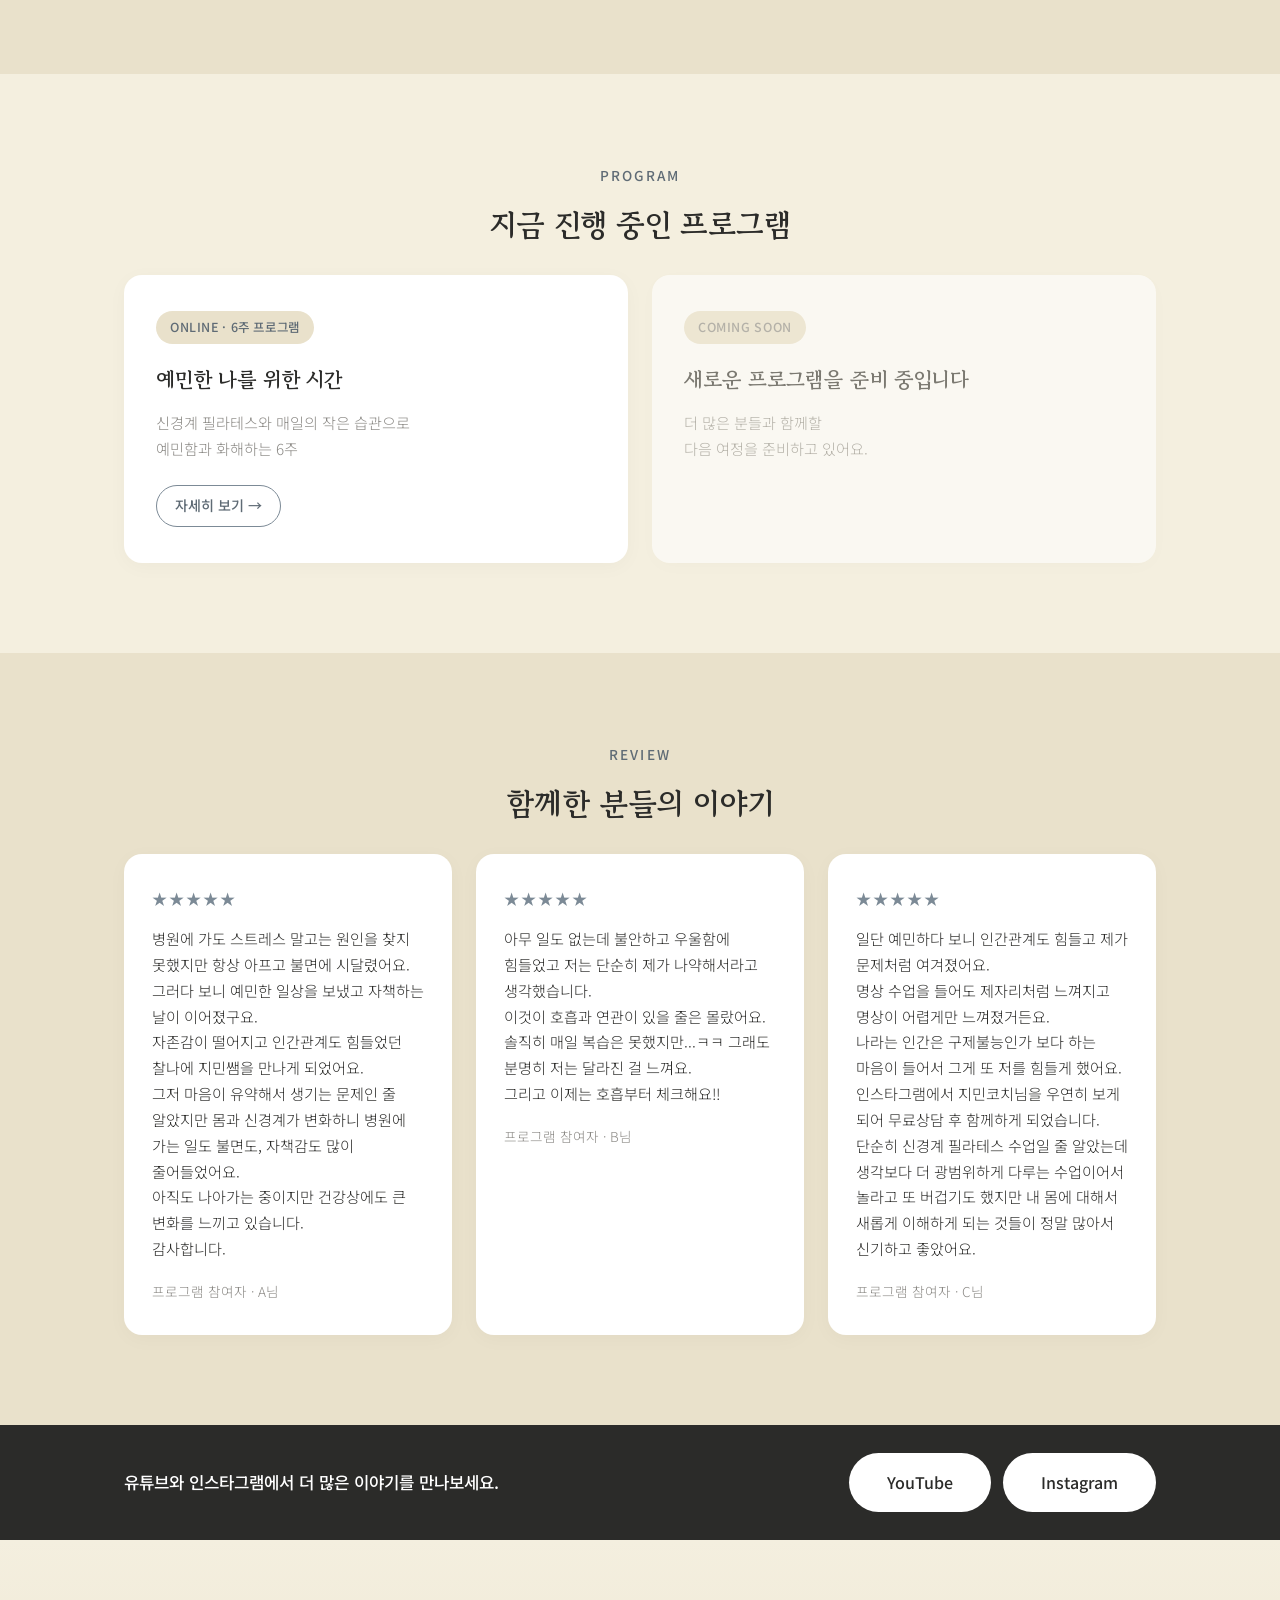
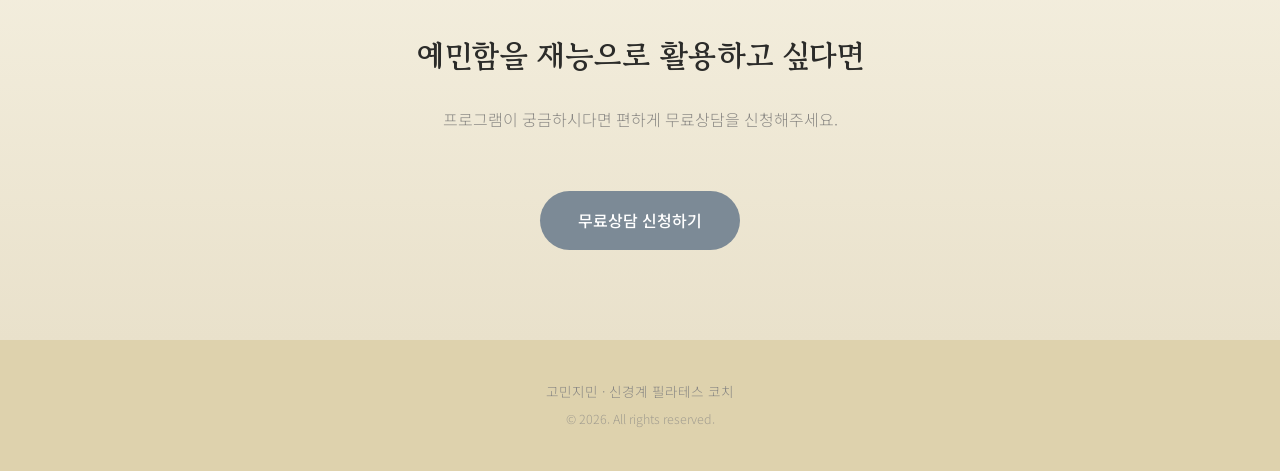
==== commit 5b9c3753: "모바일/데스크탑 줄바꿈 세부 조정 및 콘텐츠 수정 최종본" ====
--- a/index.html
+++ b/index.html
@@ -71,14 +71,19 @@
         <h2 class="section__title">고민지민 코치</h2>
         <p class="section__sub section__sub--role"><span class="career-years">11</span>년차 신경계 필라테스 강사</p>
         <p class="section__sub">
-          예민함은 고쳐야 할 성격이 아니라, 몸과 신경계가 보내는 신호입니다.<br />
-          고민지민 코치는 신경계 필라테스를 통해 예민한 사람들이 자신의 기질을 이해하고,<br />
-          예민함으로 망가진 몸과 마음의 균형을 되찾아가는 여정을 함께합니다.
+          예민함은 고쳐야 할 성격이 아니라,<br />
+          몸과 신경계가 보내는 신호입니다.<br />
+          고민지민 코치는 신경계 필라테스를 통해<br />
+          예민한 사람들이 자신의 기질을 이해하고,<br />
+          예민함으로 망가진 몸과 마음의 균형을<br />
+          되찾아가는 여정을 함께합니다.
         </p>
         <ul class="about__credentials">
           <li><span class="career-years">11</span>년차 신경계 필라테스 강사(LV.3)</li>
           <li>재활심리(미술치료) 석사 수료</li>
-          <li>국내 최초 소마 필라테스 수업 〈내면아이를 위한 신경계 필라테스〉 기획 및 진행 (뉴로필라테스 코리아)</li>
+          <li>국내 최초 소마 필라테스 수업<br class="br-mobile" />
+          〈내면아이를 위한 신경계 필라테스〉<br class="br-mobile" />
+          진행 (뉴로필라테스 코리아)</li>
           <li>엘라스코(감정스트레칭)</li>
         </ul>
       </div>
@@ -96,7 +101,7 @@
           <span class="program-card__badge">ONLINE · 6주 프로그램</span>
           <h3 class="program-card__title">예민한 나를 위한 시간</h3>
           <p class="program-card__desc">
-            신경계 필라테스와 매일의 작은 습관으로<br />
+            신경계 필라테스와 매일의 작은 습관으로<br class="br-desktop" />
             예민함과 화해하는 6주
           </p>
           <span class="program-card__link">자세히 보기 →</span>
@@ -106,7 +111,7 @@
           <span class="program-card__badge program-card__badge--soon">COMING SOON</span>
           <h3 class="program-card__title">새로운 프로그램을 준비 중입니다</h3>
           <p class="program-card__desc">
-            더 많은 분들과 함께할<br />
+            더 많은 분들과 함께할<br class="br-desktop" />
             다음 여정을 준비하고 있어요.
           </p>
         </div>
--- a/style.css
+++ b/style.css
@@ -474,9 +474,22 @@
 }
 
 .program-card__link {
+  display: inline-flex;
+  align-self: flex-start;
+  align-items: center;
+  gap: 4px;
   color: var(--color-primary-dark);
   font-weight: 500;
-  font-size: 0.95rem;
+  font-size: 0.88rem;
+  padding: 8px 18px;
+  border: 1px solid var(--color-primary);
+  border-radius: 999px;
+  transition: background-color 0.2s ease, color 0.2s ease;
+}
+
+.program-card:not(.program-card--soon):hover .program-card__link {
+  background-color: var(--color-primary);
+  color: #fff;
 }
 
 .program-card--soon {
@@ -545,6 +558,10 @@
 }
 
 /* Responsive */
+.br-desktop {
+  display: inline;
+}
+
 .br-mobile {
   display: none;
 }
@@ -607,6 +624,10 @@
   .br-mobile {
     display: inline;
   }
+
+  .br-desktop {
+    display: none;
+  }
 }
 
 @media (max-width: 480px) {
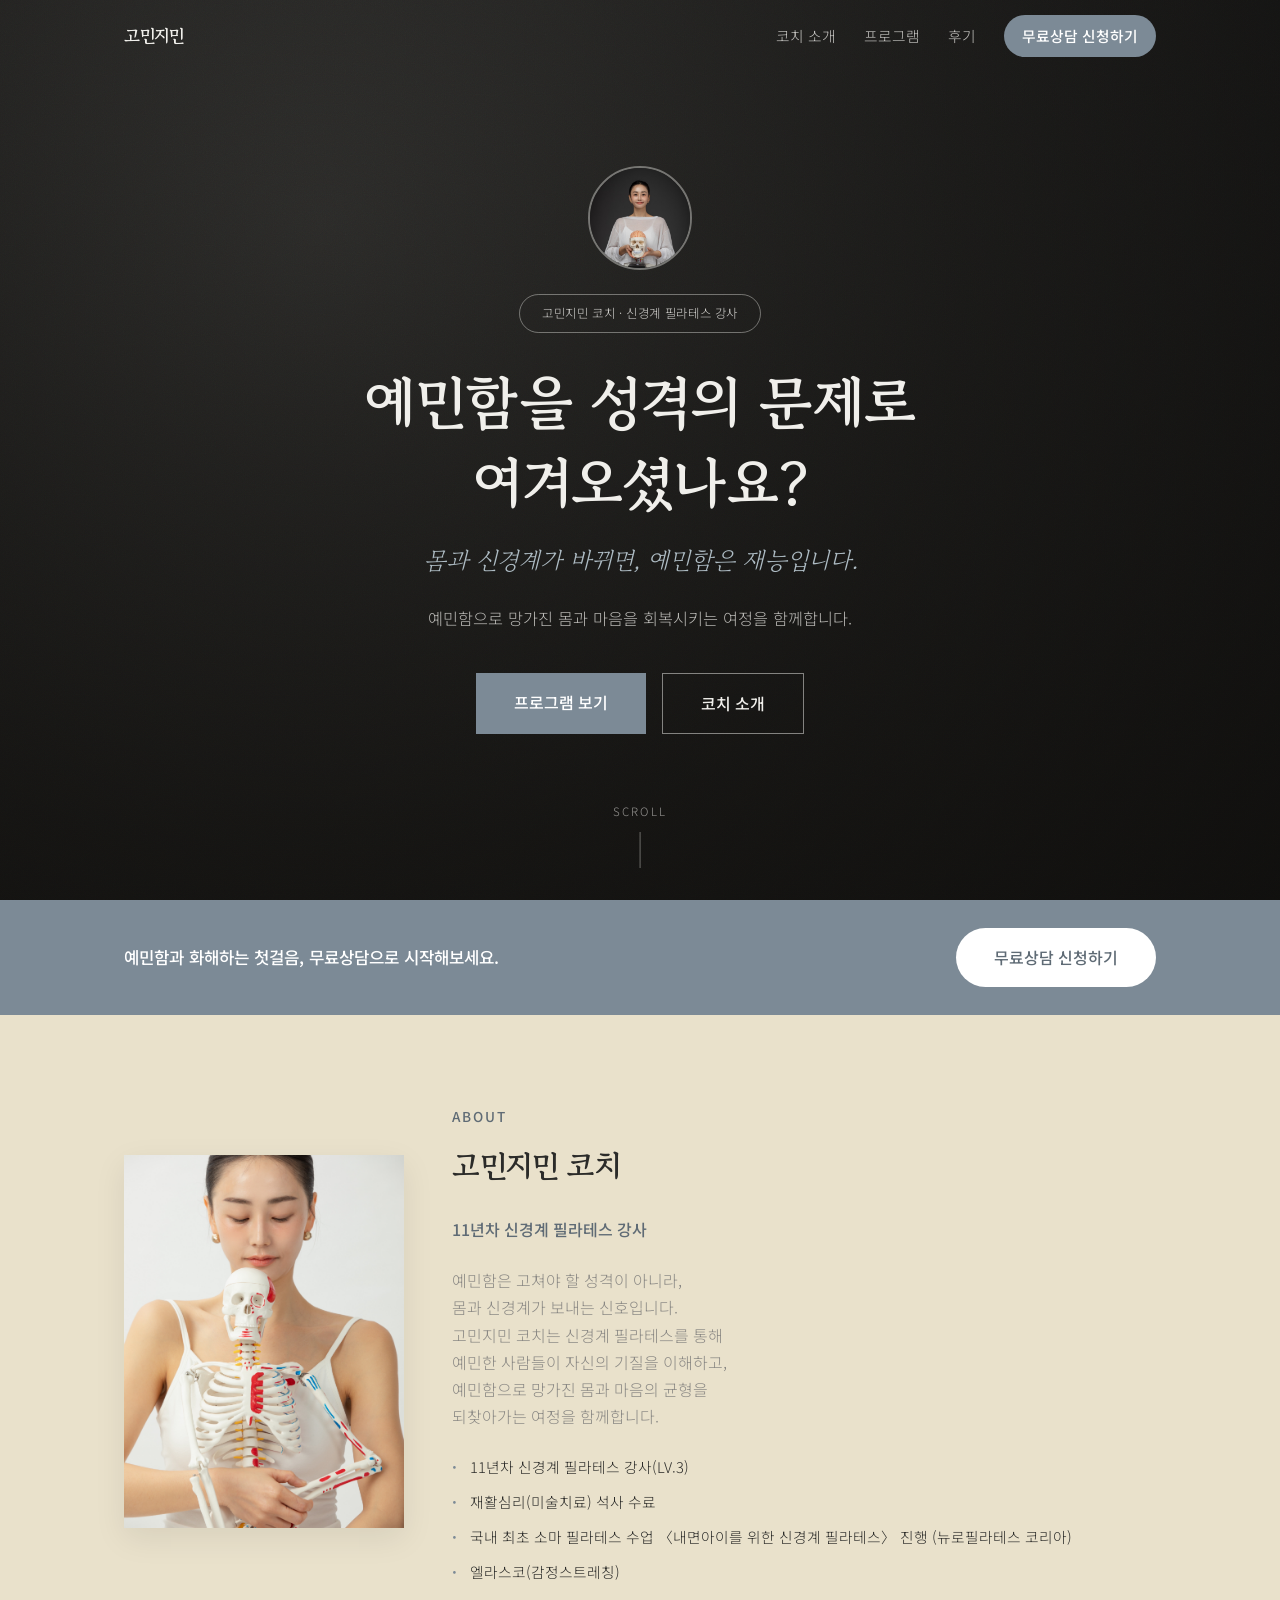
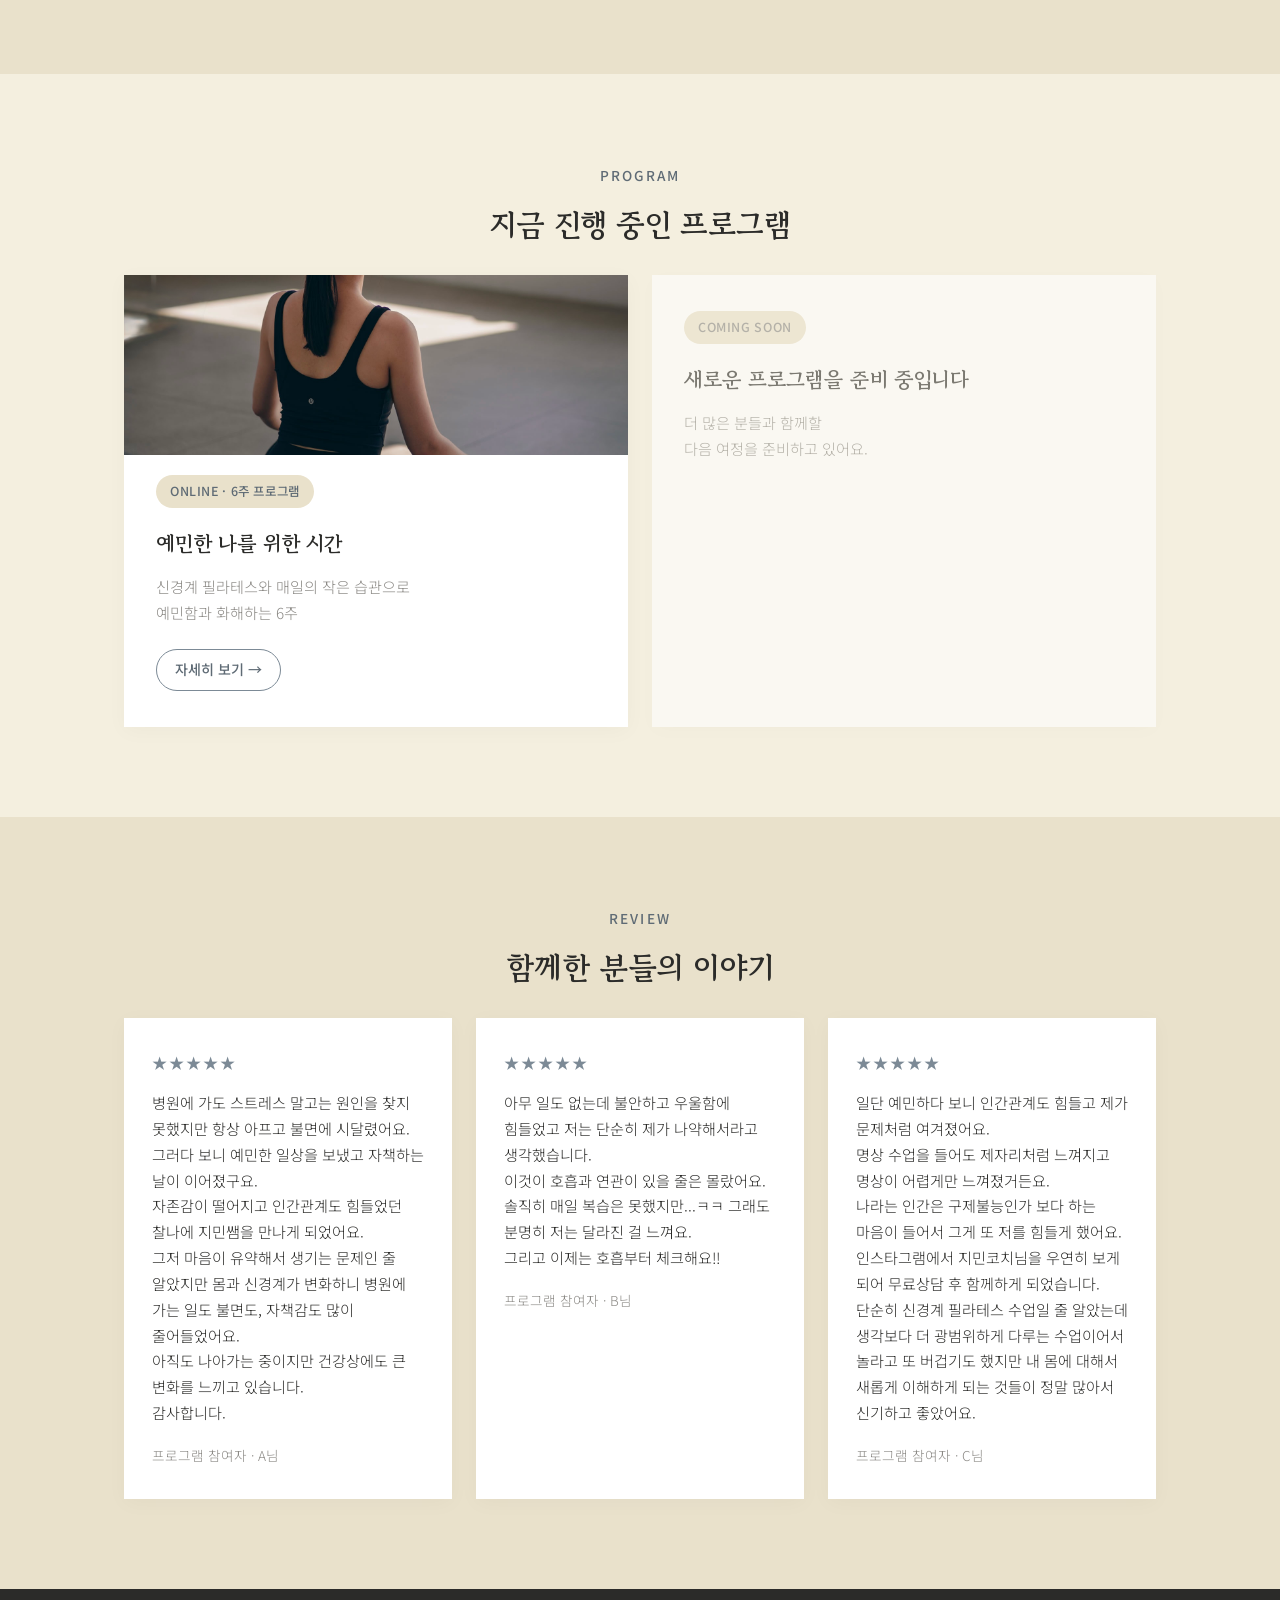
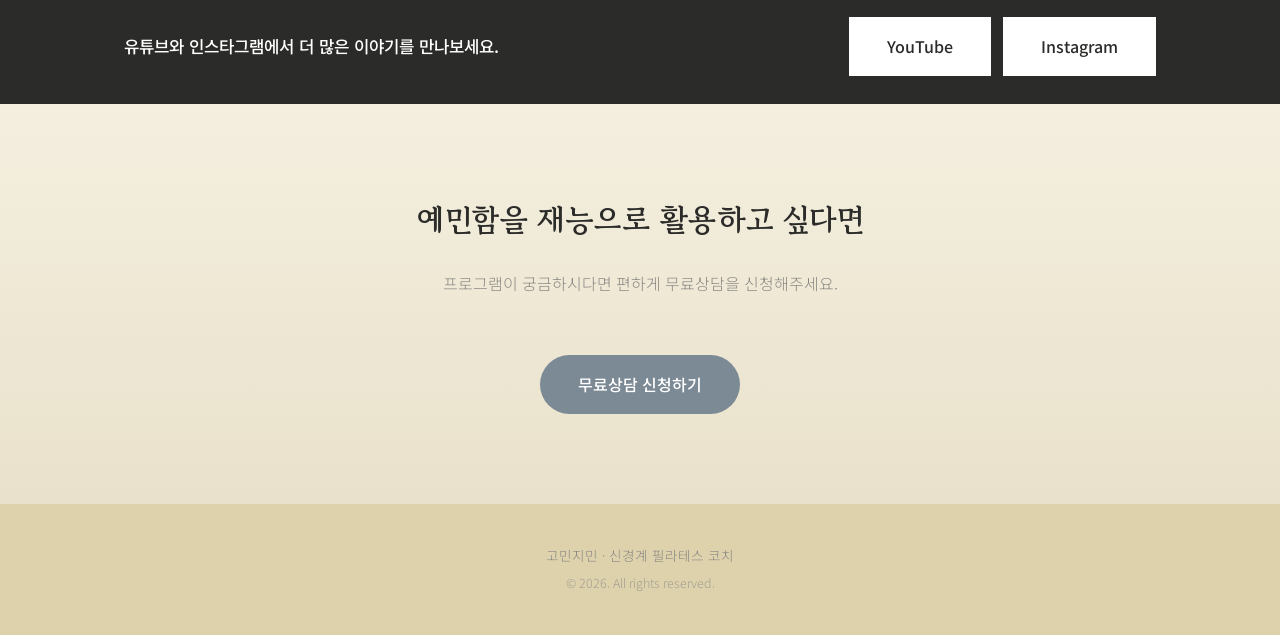
==== commit de87f33d: "사진 추가, 회복 6주 여정 타임라인, 각진 버튼/카드 디자인 적용 코치/프로그램 페이지에 실제 인물 사진 4장을 추가하고 인물 중심으로 크롭을 보정했다. 프로그램 상세 페이지에 " ====
--- a/index.html
+++ b/index.html
@@ -19,7 +19,7 @@
         <a href="#about">코치 소개</a>
         <a href="#programs">프로그램</a>
         <a href="#review">후기</a>
-        <a href="programs/sensitive-time/index.html#apply" class="nav__cta">무료상담 신청하기</a>
+        <a href="programs/sensitive-time/index.html#apply" class="nav__cta btn--apply">무료상담 신청하기</a>
       </nav>
     </div>
   </header>
@@ -56,7 +56,7 @@
         예민함과 화해하는 첫걸음,<br class="br-mobile" />
         무료상담으로 시작해보세요.
       </p>
-      <a href="programs/sensitive-time/index.html#apply" class="btn btn--banner">무료상담 신청하기</a>
+      <a href="programs/sensitive-time/index.html#apply" class="btn btn--banner btn--apply">무료상담 신청하기</a>
     </div>
   </section>
 
@@ -98,6 +98,7 @@
 
       <div class="grid grid--2">
         <a href="programs/sensitive-time/index.html" class="program-card">
+          <img src="assets/images/mood-back-window.jpg" alt="요가 매트 위에 앉아있는 뒷모습" class="program-card__image" />
           <span class="program-card__badge">ONLINE · 6주 프로그램</span>
           <h3 class="program-card__title">예민한 나를 위한 시간</h3>
           <p class="program-card__desc">
@@ -187,7 +188,7 @@
         프로그램이 궁금하시다면<br class="br-mobile" />
         편하게 무료상담을 신청해주세요.
       </p>
-      <a href="programs/sensitive-time/index.html#apply" class="btn btn--primary">무료상담 신청하기</a>
+      <a href="programs/sensitive-time/index.html#apply" class="btn btn--primary btn--apply">무료상담 신청하기</a>
     </div>
   </section>
 
--- a/style.css
+++ b/style.css
@@ -87,10 +87,14 @@
 .nav {
   display: flex;
   align-items: center;
-  gap: 28px;
-  font-size: 0.92rem;
+  gap: 14px;
+  font-size: 0.82rem;
   color: rgba(240, 239, 235, 0.8);
   transition: color 0.3s ease;
+}
+
+.nav a:not(.nav__cta) {
+  display: none;
 }
 
 .header--scrolled .nav {
@@ -105,7 +109,7 @@
   background-color: var(--color-primary);
   color: #fff !important;
   padding: 8px 18px;
-  border-radius: 999px;
+  border-radius: 0;
   font-weight: 500;
 }
 
@@ -124,7 +128,7 @@
   text-align: center;
   color: #f0efeb;
   overflow: hidden;
-  padding: 0 24px;
+  padding: 70px 0 60px;
 }
 
 .hero__bg {
@@ -181,7 +185,7 @@
 }
 
 .hero__title {
-  font-size: clamp(2.2rem, 5.5vw, 3.6rem);
+  font-size: 1.9rem;
   line-height: 1.4;
   margin-bottom: 18px;
   letter-spacing: -0.01em;
@@ -248,8 +252,9 @@
 
 .banner__inner {
   display: flex;
-  align-items: center;
-  justify-content: space-between;
+  flex-direction: column;
+  align-items: center;
+  text-align: center;
   flex-wrap: wrap;
   gap: 18px;
 }
@@ -274,6 +279,7 @@
   display: flex;
   gap: 12px;
   flex-wrap: wrap;
+  justify-content: center;
 }
 
 .banner--social .btn--banner {
@@ -289,7 +295,7 @@
 .btn {
   display: inline-block;
   padding: 16px 38px;
-  border-radius: 999px;
+  border-radius: 0;
   font-size: 1rem;
   font-weight: 500;
   transition: all 0.2s ease;
@@ -318,9 +324,13 @@
   transform: translateY(-2px);
 }
 
+.btn--apply {
+  border-radius: 999px;
+}
+
 /* Sections */
 .section {
-  padding: 90px 0;
+  padding: 60px 0;
 }
 
 .section--alt {
@@ -364,19 +374,22 @@
 /* About */
 .about__inner {
   display: flex;
-  align-items: center;
+  flex-direction: column;
+  align-items: center;
+  text-align: center;
   gap: 48px;
 }
 
 .about__photo {
-  flex: 0 0 280px;
+  flex: none;
+  width: 220px;
 }
 
 .about__photo img {
   width: 100%;
   aspect-ratio: 3 / 4;
   object-fit: cover;
-  border-radius: var(--radius);
+  border-radius: 0;
   box-shadow: 0 10px 30px rgba(0, 0, 0, 0.08);
 }
 
@@ -386,12 +399,12 @@
 
 .about__content .section__label,
 .about__content .section__title,
+.about__content .section__sub,
 .about__content .section__sub--role {
-  text-align: left;
+  text-align: center;
 }
 
 .about__content .section__sub {
-  text-align: left;
   max-width: none;
   margin: 0 0 24px;
 }
@@ -401,6 +414,8 @@
   display: flex;
   flex-direction: column;
   gap: 10px;
+  margin: 0 auto;
+  max-width: 300px;
 }
 
 .about__credentials li {
@@ -424,12 +439,9 @@
   gap: 24px;
 }
 
-.grid--3 {
-  grid-template-columns: repeat(3, 1fr);
-}
-
+.grid--3,
 .grid--2 {
-  grid-template-columns: repeat(2, 1fr);
+  grid-template-columns: 1fr;
 }
 
 /* Program cards */
@@ -437,7 +449,7 @@
   display: flex;
   flex-direction: column;
   background-color: var(--color-card-bg);
-  border-radius: var(--radius);
+  border-radius: 0;
   padding: 36px 32px;
   box-shadow: 0 4px 20px rgba(0, 0, 0, 0.03);
   transition: transform 0.2s ease, box-shadow 0.2s ease;
@@ -446,6 +458,16 @@
 .program-card:not(.program-card--soon):hover {
   transform: translateY(-4px);
   box-shadow: 0 10px 28px rgba(0, 0, 0, 0.07);
+}
+
+.program-card__image {
+  display: block;
+  width: calc(100% + 64px);
+  height: 180px;
+  margin: -36px -32px 20px;
+  object-fit: cover;
+  object-position: center 60%;
+  border-radius: 0;
 }
 
 .program-card__badge {
@@ -505,7 +527,7 @@
 /* Review cards */
 .review-card {
   background-color: var(--color-card-bg);
-  border-radius: var(--radius);
+  border-radius: 0;
   padding: 32px 28px;
   box-shadow: 0 4px 20px rgba(0, 0, 0, 0.03);
 }
@@ -557,81 +579,90 @@
   opacity: 0.7;
 }
 
-/* Responsive */
+/* Responsive base = mobile. 481px+ : 작은 화면에서 메뉴 노출. 769px+ : 데스크탑 확장 */
 .br-desktop {
+  display: none;
+}
+
+.br-mobile {
   display: inline;
 }
 
-.br-mobile {
-  display: none;
-}
-
-@media (max-width: 768px) {
+@media (min-width: 481px) {
+  .nav a:not(.nav__cta) {
+    display: inline;
+  }
+}
+
+@media (min-width: 769px) {
   .nav {
-    gap: 14px;
-    font-size: 0.82rem;
+    gap: 28px;
+    font-size: 0.92rem;
   }
 
   .hero {
-    padding: 70px 0 60px;
+    padding: 0 24px;
   }
 
   .hero__title {
-    font-size: 1.9rem;
+    font-size: clamp(2.2rem, 5.5vw, 3.6rem);
   }
 
   .section {
-    padding: 60px 0;
-  }
-
-  .grid--3,
+    padding: 90px 0;
+  }
+
+  .grid--3 {
+    grid-template-columns: repeat(3, 1fr);
+  }
+
   .grid--2 {
-    grid-template-columns: 1fr;
+    grid-template-columns: repeat(2, 1fr);
   }
 
   .banner__inner {
-    flex-direction: column;
+    flex-direction: row;
     align-items: center;
-    text-align: center;
+    text-align: left;
+    justify-content: space-between;
   }
 
   .banner__links {
-    justify-content: center;
+    justify-content: flex-start;
   }
 
   .about__inner {
-    flex-direction: column;
-    text-align: center;
+    flex-direction: row;
+    align-items: center;
+    text-align: left;
   }
 
   .about__photo {
-    flex: none;
-    width: 220px;
+    flex: 0 0 280px;
+    width: auto;
   }
 
   .about__content .section__label,
   .about__content .section__title,
   .about__content .section__sub,
   .about__content .section__sub--role {
-    text-align: center;
+    text-align: left;
+  }
+
+  .about__content .section__sub {
+    max-width: none;
   }
 
   .about__credentials {
-    margin: 0 auto;
-    max-width: 300px;
+    margin: 0;
+    max-width: none;
   }
 
   .br-mobile {
+    display: none;
+  }
+
+  .br-desktop {
     display: inline;
   }
-
-  .br-desktop {
-    display: none;
-  }
-}
-
-@media (max-width: 480px) {
-  .nav a:not(.nav__cta) {
-    display: none;
-  }
-}
+}
